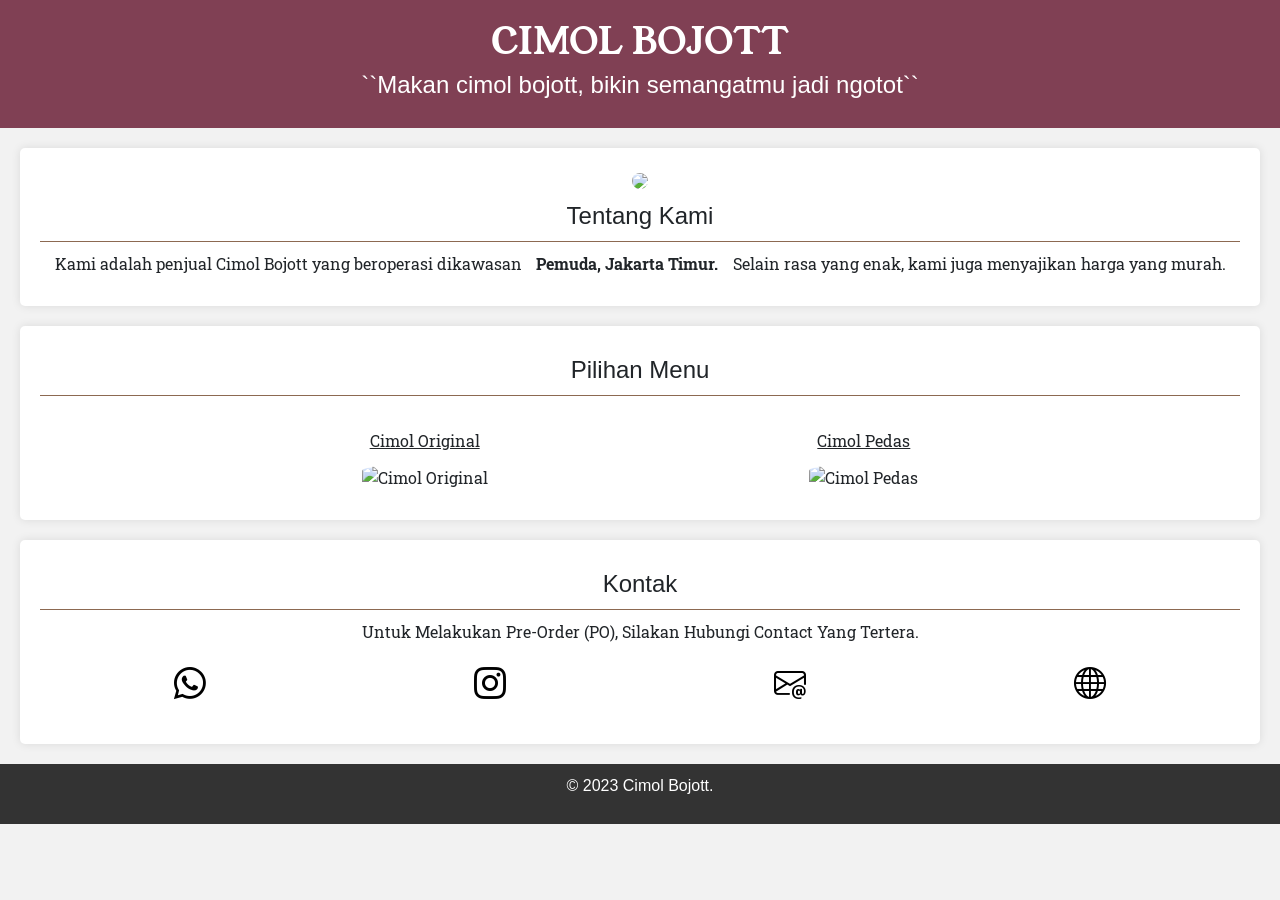
==== index.html @ 125b3b49 "Update index.html" ====
<!DOCTYPE html>
<html>
  <head>
    <meta charset="UTF-8" />
    <meta name="viewport" content="width=device-width, initial-scale=1.0" />
    <title>Cimbot - Cimol Bojott</title>
    <meta name="description" content="Makan cimol bojott, bikin semangatmu jadi ngotot" />
    <meta name="og:title" content="Cimbot - Cimol Bojott" />
    <meta name="og:description" content="Makan cimol bojott, bikin semangatmu jadi ngotot" />
    <link rel="icon" href="https://i.ibb.co/g4308rd/cimol.jpg" type="image/x-icon" />
    <link href="https://fonts.googleapis.com/css2?family=Mooli&family=Noto+Sans+JP:wght@200&family=Pixelify+Sans&family=Young+Serif&display=swap" rel="stylesheet" />
    <link href="https://fonts.googleapis.com/css2?family=Roboto+Slab&display=swap" rel="stylesheet" />
    <link rel="stylesheet" href="https://cdn.jsdelivr.net/npm/bootstrap-icons@1.11.0/font/bootstrap-icons.css" />
    <link href="https://cdn.jsdelivr.net/npm/bootstrap@5.3.2/dist/css/bootstrap.min.css" rel="stylesheet" integrity="sha384-T3c6CoIi6uLrA9TneNEoa7RxnatzjcDSCmG1MXxSR1GAsXEV/Dwwykc2MPK8M2HN" crossorigin="anonymous" />
    <style>
      * {
        margin: 0;
        padding: 0;
        box-sizing: border-box;
      }

      body {
        font-family: Arial, sans-serif;
        background-color: #f2f2f2;
        margin: 0;
        padding: 0;
        text-align: center;
      }

      header {
        background-color: #804054;
        color: white;
        padding: 20px;
      }

      header h1 {
        font-size: 36px;
      }

      section {
        background-color: white;
        margin: 20px;
        padding: 20px;
        border-radius: 5px;
        box-shadow: 0 0 10px rgba(0, 0, 0, 0.1);
      }

      section h2 {
        font-size: 24px;
        margin-bottom: 10px;
      }

      section p {
        font-size: 16px;
      }

      ul {
        list-style-type: none;
        display: flex;
        justify-content: center;
      }

      li {
        font-size: 18px;
        padding: 10px;
      }

      footer {
        background-color: #333;
        color: white;
        padding: 10px;
      }

      .awikwok {
        font-family: "Young Serif", serif;
      }

      .awok {
        font-family: "Roboto Slab", serif;
      }

      .awokwok {
        font-family: "Roboto Slab", serif;
        display: flex;
        justify-content: space-evenly;
        margin-bottom: 10px;
      }

      .awokwok > div > p {
        text-decoration: underline;
        font: bold;
        margin-bottom: 12px;
        margin-top: 23px;
      }

      .awokwok > div > p:hover {
        text-decoration: none;
      }

      .awik {
        display: flex;
        justify-content: space-around;
        text-align: center;
        margin-top: 1rem;
        margin-bottom: 1rem;
      }

      a > .icon {
        text-decoration: none;
        color: black;
      }

      .icon {
        font-size: 2rem;
      }

      .underline {
        text-decoration: none;
        border-bottom: 1px solid #8c6951;
        color: inherit;
        padding: 10px;
      }

      @media (max-width: 768px) {
        header h1 {
          font-size: 24px;
        }

        section {
          margin: 10px;
          padding: 10px;
        }

        section h2 {
          font-size: 20px;
        }

        section p {
          font-size: 14px;
        }

        li {
          font-size: 16px;
        }

        footer {
          font-size: 12px;
        }
      }
    </style>
  </head>
  <body>
    <header>
      <h1 class="awikwok">CIMOL BOJOTT</h1>
      <h4>``Makan cimol bojott, bikin semangatmu jadi ngotot``</h4>
    </header>

    <section>
      <img src="https://i.ibb.co/g4308rd/cimol.jpg" style="width: 200px; border-radius: 50%" />
      <h2 class="underline">Tentang Kami</h2>
      <span class="awokwok">Kami adalah penjual Cimol Bojott yang beroperasi dikawasan <b>Pemuda, Jakarta Timur.</b> Selain rasa yang enak, kami juga menyajikan harga yang murah.</span>
    </section>

    <section>
      <h2 class="underline">Pilihan Menu</h2>
      <div class="awokwok">
        <div>
          <p>Cimol Original</p>
          <img src="https://i.ibb.co/72dHFZ4/Whats-App-Image-2023-10-18-at-20-02-13.jpg" alt="Cimol Original" style="width: 150px; border-radius: 20%" />
        </div>
        <div>
          <p>Cimol Pedas</p>
          <img
            src="https://i.ibb.co/VBXB7NY/168429692-719951932010951-7840695605858141048-n.jpg"
            alt="Cimol Pedas"
            style="width: 150px; border-radius: 20%"
          />
        </div>
      </div>
    </section>

    <section>
      <h2 class="underline">Kontak</h2>
      <p class="awok">Untuk Melakukan Pre-Order (PO), Silakan Hubungi Contact Yang Tertera.</p>
      <div class="awik">
        <a href="https://wa.me/6285871428510"><i class="bi bi-whatsapp icon"></i></a>
        <a href="https://instagram.com/@"><i class="bi bi-instagram icon"></i></a>
        <a href="mailto:haikalsiregar0x1337@gmail.com"><i class="bi bi-envelope-at icon"></i></a>
        <a href="https://justikail.github.io"><i class="bi bi-globe icon"></i></a>
      </div>
    </section>

    <footer>
      <p>&copy; 2023 Cimol Bojott.</p>
    </footer>
    <script type="text/javascript">
      const header = document.querySelector("header");
      const sections = document.querySelectorAll("section");

      header.addEventListener("click", function () {
        header.style.backgroundColor = "#8c6951";
      });

      sections.forEach((section) => {
        section.addEventListener("mouseover", function () {
          section.style.backgroundColor = "#f5f5f5";
        });

        section.addEventListener("mouseout", function () {
          section.style.backgroundColor = "white";
        });
      });
    </script>
    <script src="https://cdn.jsdelivr.net/npm/bootstrap@5.3.2/dist/js/bootstrap.bundle.min.js" integrity="sha384-C6RzsynM9kWDrMNeT87bh95OGNyZPhcTNXj1NW7RuBCsyN/o0jlpcV8Qyq46cDfL" crossorigin="anonymous"></script>
  </body>
</html>
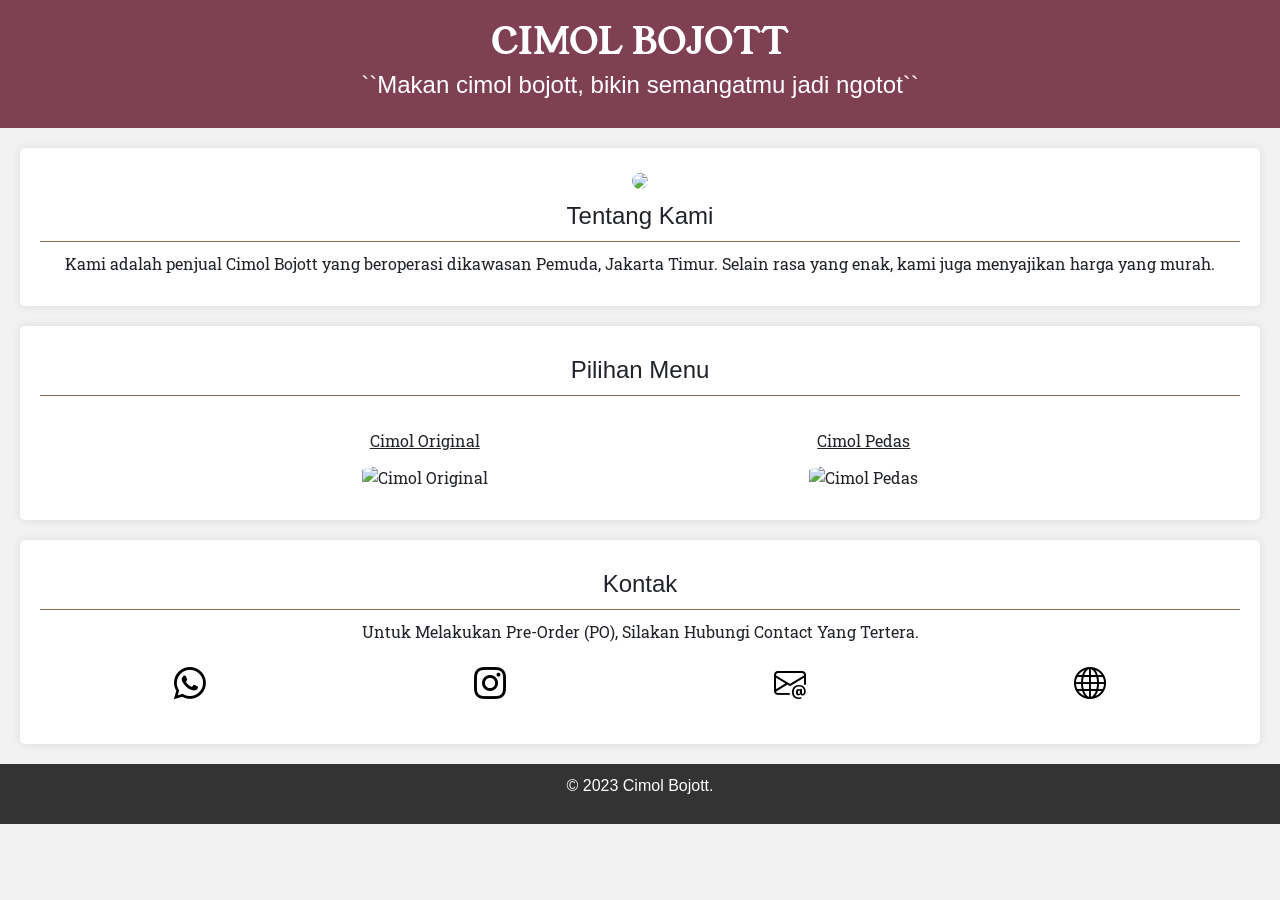
==== commit fa1a1348: "Update index.html" ====
--- a/index.html
+++ b/index.html
@@ -158,7 +158,7 @@
     <section>
       <img src="https://i.ibb.co/g4308rd/cimol.jpg" style="width: 200px; border-radius: 50%" />
       <h2 class="underline">Tentang Kami</h2>
-      <span class="awokwok">Kami adalah penjual Cimol Bojott yang beroperasi dikawasan <b>Pemuda, Jakarta Timur.</b> Selain rasa yang enak, kami juga menyajikan harga yang murah.</span>
+      <span class="awokwok">Kami adalah penjual Cimol Bojott yang beroperasi dikawasan Pemuda, Jakarta Timur. Selain rasa yang enak, kami juga menyajikan harga yang murah.</span>
     </section>
 
     <section>
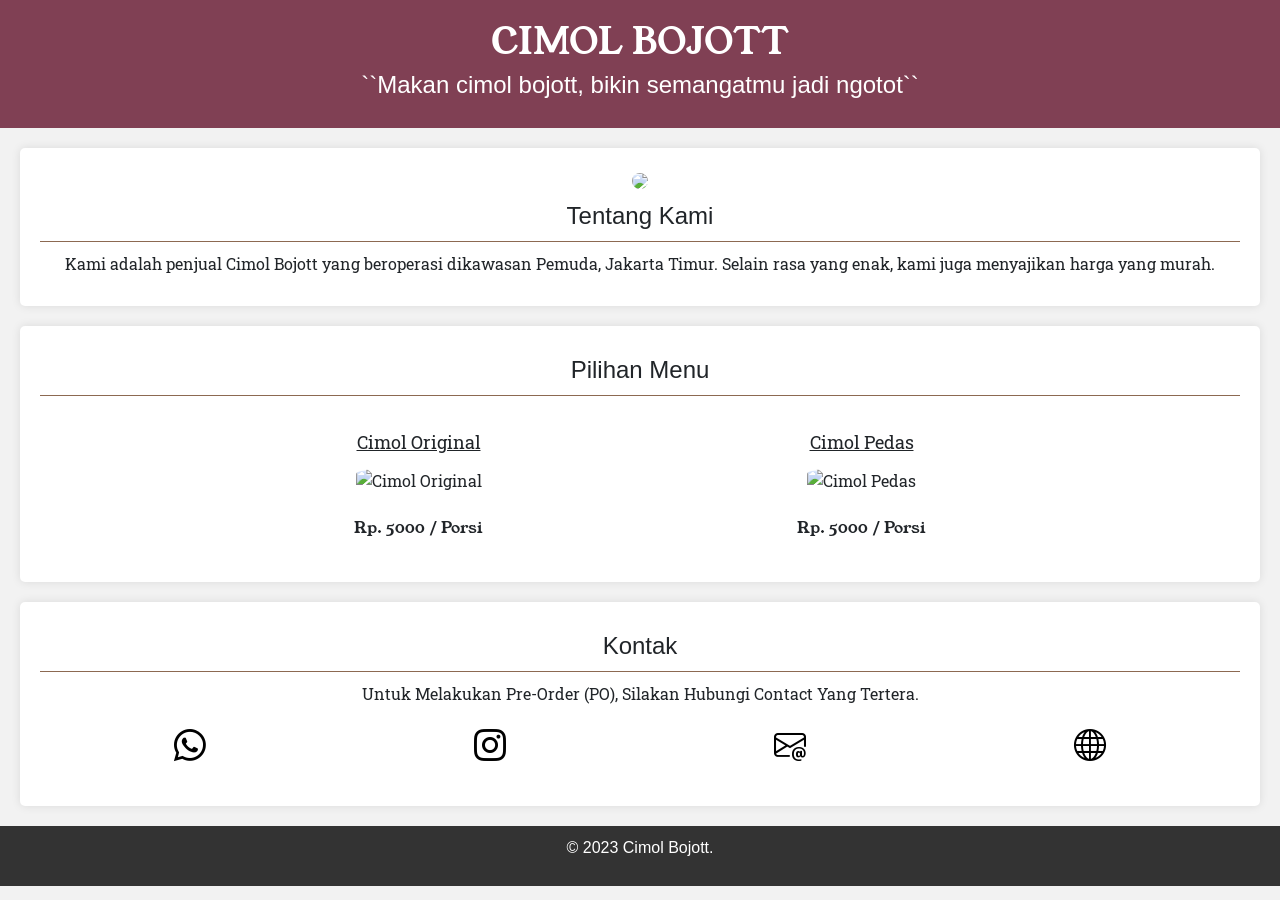
==== commit 77902ec7: "Update index.html" ====
--- a/index.html
+++ b/index.html
@@ -165,16 +165,14 @@
       <h2 class="underline">Pilihan Menu</h2>
       <div class="awokwok">
         <div>
-          <p>Cimol Original</p>
-          <img src="https://i.ibb.co/72dHFZ4/Whats-App-Image-2023-10-18-at-20-02-13.jpg" alt="Cimol Original" style="width: 150px; border-radius: 20%" />
+          <p style="font-size: large">Cimol Original</p>
+          <img src="https://i.ibb.co/72dHFZ4/Whats-App-Image-2023-10-18-at-20-02-13.jpg" alt="Cimol Original" style="width: 175px; border-radius: 20%" />
+          <p style="font-family: 'Young Serif', serif; text-decoration: none">Rp. 5000 / Porsi</p>
         </div>
         <div>
-          <p>Cimol Pedas</p>
-          <img
-            src="https://i.ibb.co/VBXB7NY/168429692-719951932010951-7840695605858141048-n.jpg"
-            alt="Cimol Pedas"
-            style="width: 150px; border-radius: 20%"
-          />
+          <p style="font-size: large">Cimol Pedas</p>
+          <img src="https://i.ibb.co/VBXB7NY/168429692-719951932010951-7840695605858141048-n.jpg" alt="Cimol Pedas" style="width: 175px; border-radius: 20%" />
+          <p style="font-family: 'Young Serif', serif; text-decoration: none">Rp. 5000 / Porsi</p>
         </div>
       </div>
     </section>
@@ -184,7 +182,7 @@
       <p class="awok">Untuk Melakukan Pre-Order (PO), Silakan Hubungi Contact Yang Tertera.</p>
       <div class="awik">
         <a href="https://wa.me/6285871428510"><i class="bi bi-whatsapp icon"></i></a>
-        <a href="https://instagram.com/@"><i class="bi bi-instagram icon"></i></a>
+        <a href="https://instagram.com/dnyysntoo_"><i class="bi bi-instagram icon"></i></a>
         <a href="mailto:haikalsiregar0x1337@gmail.com"><i class="bi bi-envelope-at icon"></i></a>
         <a href="https://justikail.github.io"><i class="bi bi-globe icon"></i></a>
       </div>
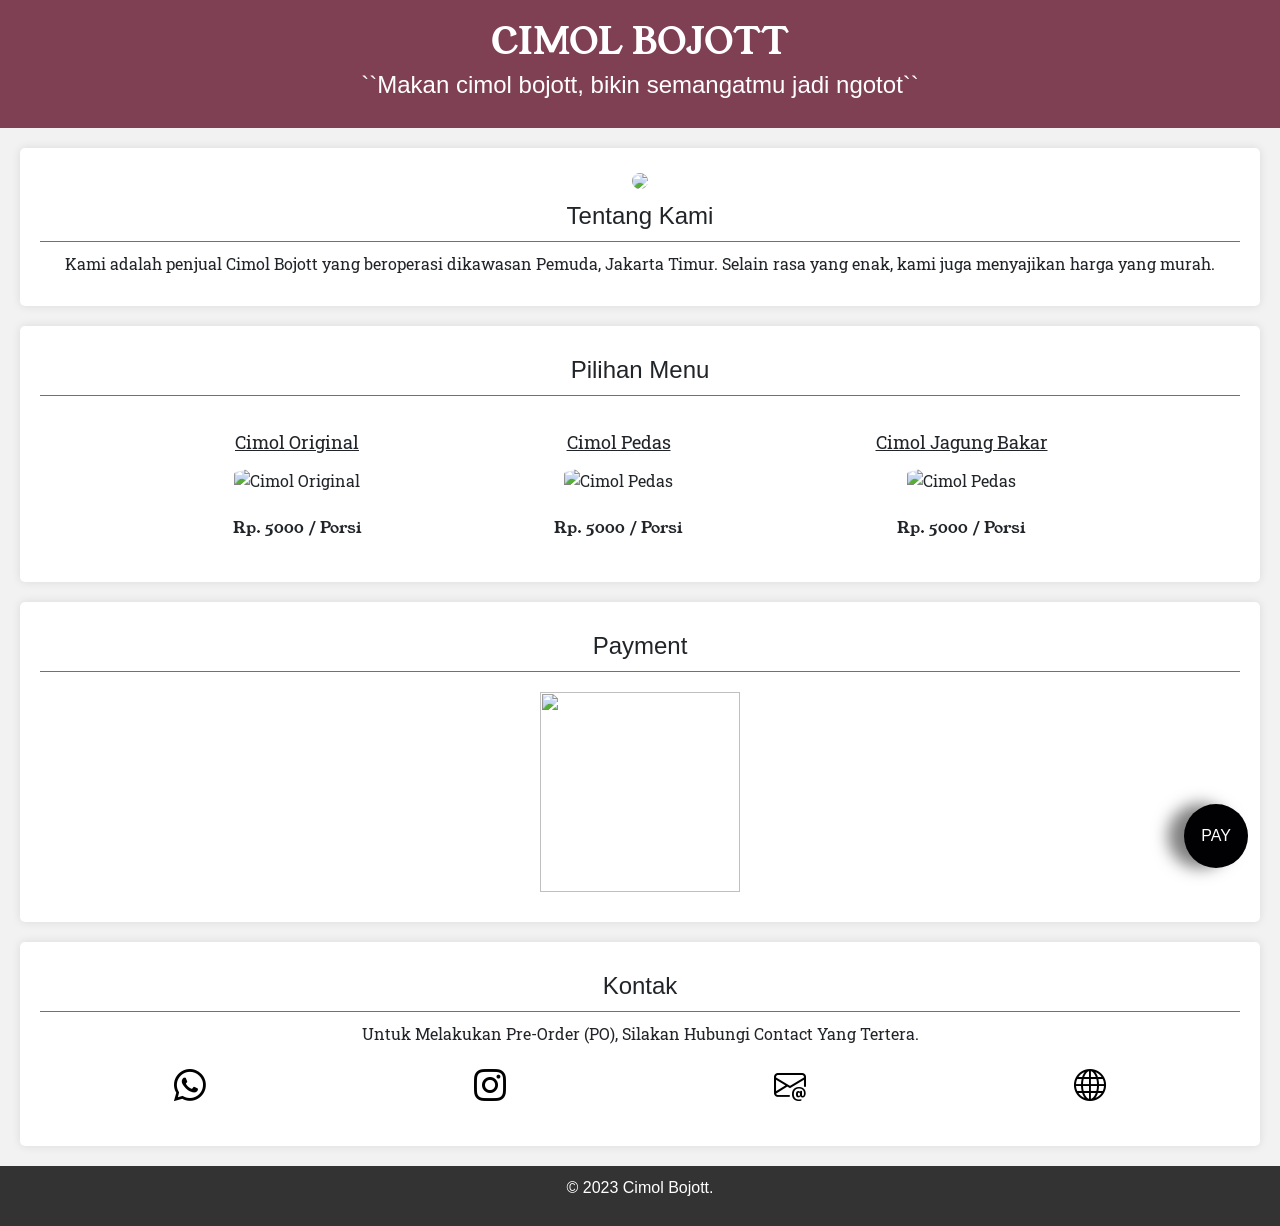
==== commit 8d413440: "Update index.html" ====
--- a/index.html
+++ b/index.html
@@ -121,6 +121,35 @@
         padding: 10px;
       }
 
+      .container {
+        position: fixed;
+        width: 4rem;
+        height: 4rem;
+        bottom: 2rem;
+        right: 2rem;
+        background: rgba(1, 1, 3, 1);
+        color: #fff;
+        border-radius: 50px;
+        z-index: 50;
+        display: flex;
+        justify-content: center;
+        align-items: center;
+        text-decoration: none;
+        box-shadow: -1rem 0 1rem #7e7e7e;
+        transition: 0.3s ease-in-out;
+      }
+
+      .null .container:hover {
+        background: rgba(1, 1, 3, 0.9);
+      }
+
+      .null .qris {
+        width: 200px;
+        height: 200px;
+        margin-top: 10px;
+        margin-bottom: 10px;
+      }
+
       @media (max-width: 768px) {
         header h1 {
           font-size: 24px;
@@ -145,6 +174,13 @@
 
         footer {
           font-size: 12px;
+        }
+
+        .container {
+          width: 3.5rem;
+          height: 3.5rem;
+          bottom: 1.5rem;
+          right: 1.5rem;
         }
       }
     </style>
@@ -156,14 +192,14 @@
     </header>
 
     <section>
-      <img src="https://i.ibb.co/g4308rd/cimol.jpg" style="width: 200px; border-radius: 50%" />
+      <img src="https://i.ibb.co/g4308rd/cimol.jpg" style="position: relative; width: 200px; border-radius: 50%" />
       <h2 class="underline">Tentang Kami</h2>
       <span class="awokwok">Kami adalah penjual Cimol Bojott yang beroperasi dikawasan Pemuda, Jakarta Timur. Selain rasa yang enak, kami juga menyajikan harga yang murah.</span>
     </section>
 
     <section>
       <h2 class="underline">Pilihan Menu</h2>
-      <div class="awokwok">
+      <div class="awokwok" style="display: flex; flex-wrap: wrap">
         <div>
           <p style="font-size: large">Cimol Original</p>
           <img src="https://i.ibb.co/72dHFZ4/Whats-App-Image-2023-10-18-at-20-02-13.jpg" alt="Cimol Original" style="width: 175px; border-radius: 20%" />
@@ -174,7 +210,18 @@
           <img src="https://i.ibb.co/VBXB7NY/168429692-719951932010951-7840695605858141048-n.jpg" alt="Cimol Pedas" style="width: 175px; border-radius: 20%" />
           <p style="font-family: 'Young Serif', serif; text-decoration: none">Rp. 5000 / Porsi</p>
         </div>
+        <div>
+          <p style="font-size: large">Cimol Jagung Bakar</p>
+          <img src="https://i.ibb.co/mGC9NX6/Whats-App-Image-2023-11-20-at-17-31-33.jpg" alt="Cimol Pedas" style="width: 175px; border-radius: 20%" />
+          <p style="font-family: 'Young Serif', serif; text-decoration: none">Rp. 5000 / Porsi</p>
+        </div>
       </div>
+    </section>
+
+    <a href="#payment" class="container">PAY</a>
+    <section class="null" id="payment">
+      <h2 class="underline">Payment</h2>
+      <img src="https://i.ibb.co/1TjMDW1/Whats-App-Image-2023-11-16-at-13-54-47.jpg" class="qris" />
     </section>
 
     <section>
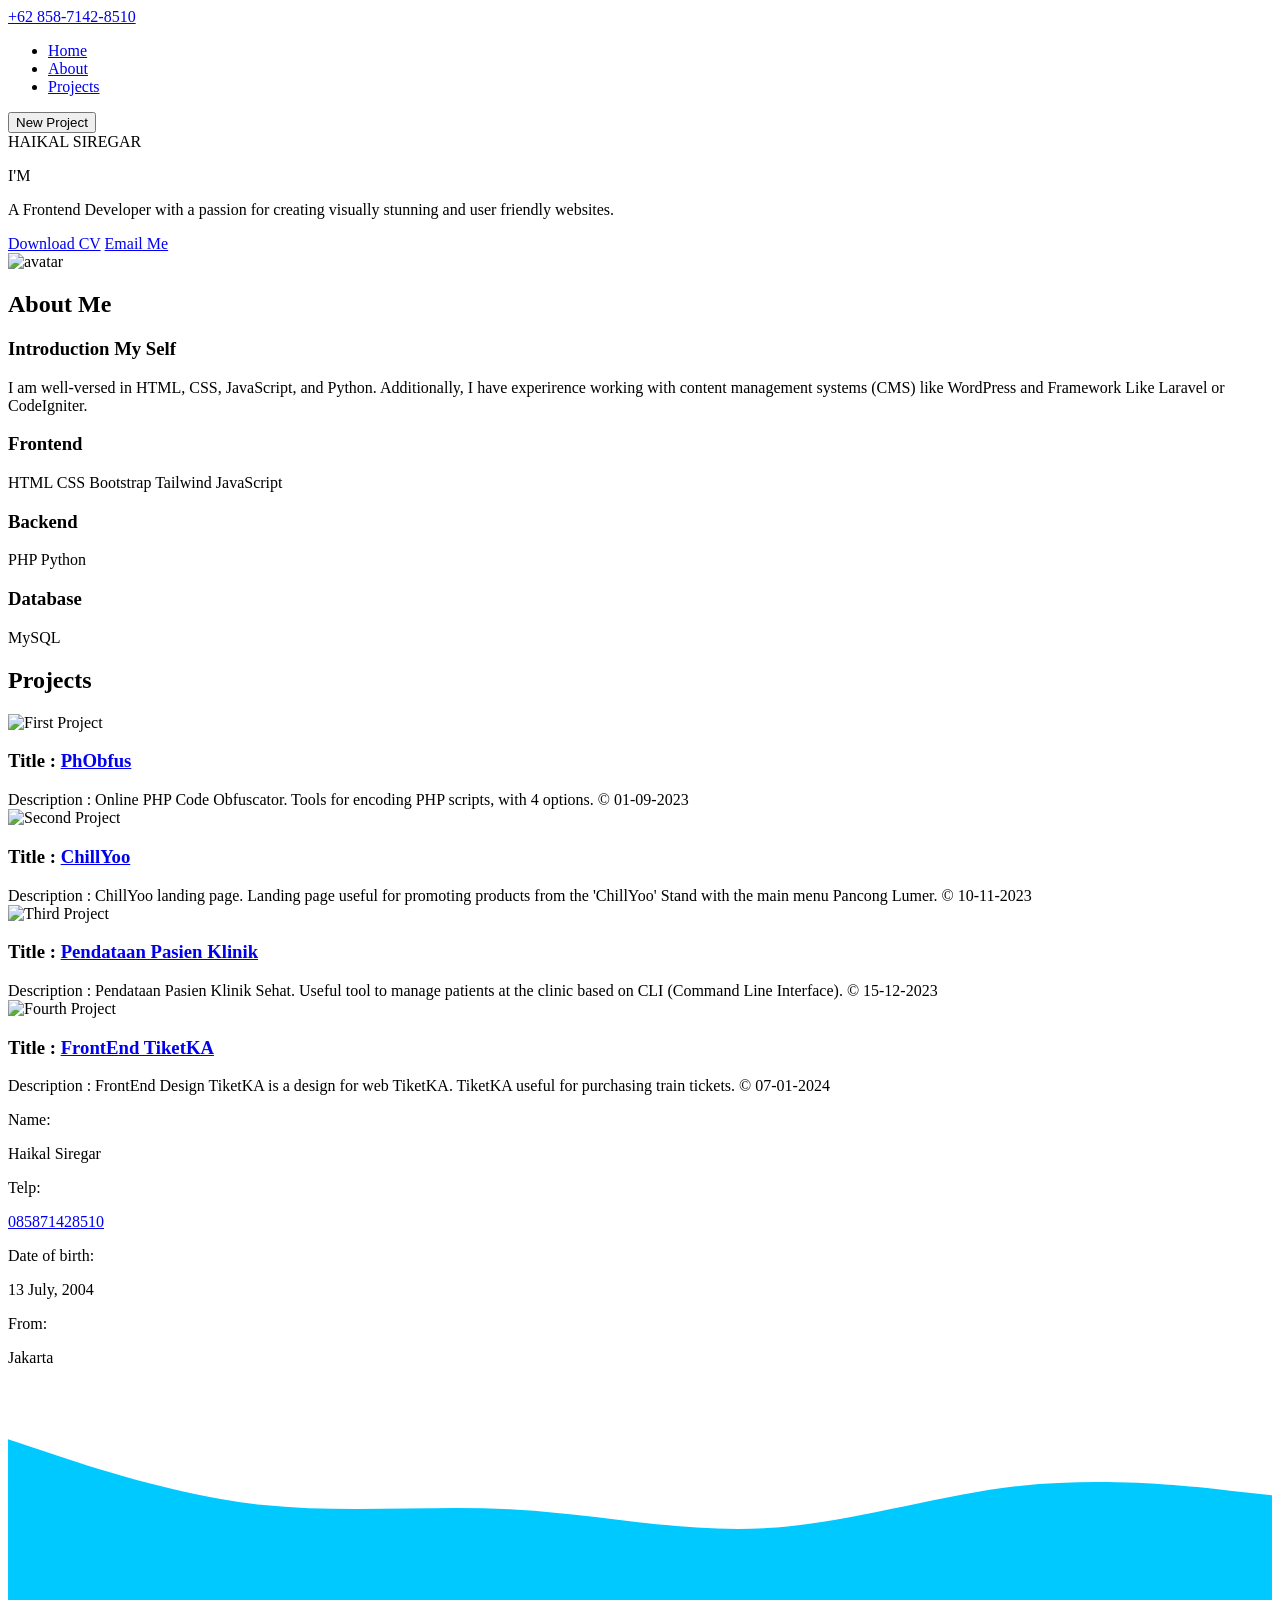
==== commit ef0b73e7: "Update index.html" ====
--- a/index.html
+++ b/index.html
@@ -1,261 +1,223 @@
 <!DOCTYPE html>
-<html>
+<html lang="en">
   <head>
     <meta charset="UTF-8" />
     <meta name="viewport" content="width=device-width, initial-scale=1.0" />
-    <title>Cimbot - Cimol Bojott</title>
-    <meta name="description" content="Makan cimol bojott, bikin semangatmu jadi ngotot" />
-    <meta name="og:title" content="Cimbot - Cimol Bojott" />
-    <meta name="og:description" content="Makan cimol bojott, bikin semangatmu jadi ngotot" />
-    <link rel="icon" href="https://i.ibb.co/g4308rd/cimol.jpg" type="image/x-icon" />
-    <link href="https://fonts.googleapis.com/css2?family=Mooli&family=Noto+Sans+JP:wght@200&family=Pixelify+Sans&family=Young+Serif&display=swap" rel="stylesheet" />
-    <link href="https://fonts.googleapis.com/css2?family=Roboto+Slab&display=swap" rel="stylesheet" />
-    <link rel="stylesheet" href="https://cdn.jsdelivr.net/npm/bootstrap-icons@1.11.0/font/bootstrap-icons.css" />
-    <link href="https://cdn.jsdelivr.net/npm/bootstrap@5.3.2/dist/css/bootstrap.min.css" rel="stylesheet" integrity="sha384-T3c6CoIi6uLrA9TneNEoa7RxnatzjcDSCmG1MXxSR1GAsXEV/Dwwykc2MPK8M2HN" crossorigin="anonymous" />
-    <style>
-      * {
-        margin: 0;
-        padding: 0;
-        box-sizing: border-box;
-      }
-
-      body {
-        font-family: Arial, sans-serif;
-        background-color: #f2f2f2;
-        margin: 0;
-        padding: 0;
-        text-align: center;
-      }
-
-      header {
-        background-color: #804054;
-        color: white;
-        padding: 20px;
-      }
-
-      header h1 {
-        font-size: 36px;
-      }
-
-      section {
-        background-color: white;
-        margin: 20px;
-        padding: 20px;
-        border-radius: 5px;
-        box-shadow: 0 0 10px rgba(0, 0, 0, 0.1);
-      }
-
-      section h2 {
-        font-size: 24px;
-        margin-bottom: 10px;
-      }
-
-      section p {
-        font-size: 16px;
-      }
-
-      ul {
-        list-style-type: none;
-        display: flex;
-        justify-content: center;
-      }
-
-      li {
-        font-size: 18px;
-        padding: 10px;
-      }
-
-      footer {
-        background-color: #333;
-        color: white;
-        padding: 10px;
-      }
-
-      .awikwok {
-        font-family: "Young Serif", serif;
-      }
-
-      .awok {
-        font-family: "Roboto Slab", serif;
-      }
-
-      .awokwok {
-        font-family: "Roboto Slab", serif;
-        display: flex;
-        justify-content: space-evenly;
-        margin-bottom: 10px;
-      }
-
-      .awokwok > div > p {
-        text-decoration: underline;
-        font: bold;
-        margin-bottom: 12px;
-        margin-top: 23px;
-      }
-
-      .awokwok > div > p:hover {
-        text-decoration: none;
-      }
-
-      .awik {
-        display: flex;
-        justify-content: space-around;
-        text-align: center;
-        margin-top: 1rem;
-        margin-bottom: 1rem;
-      }
-
-      a > .icon {
-        text-decoration: none;
-        color: black;
-      }
-
-      .icon {
-        font-size: 2rem;
-      }
-
-      .underline {
-        text-decoration: none;
-        border-bottom: 1px solid #8c6951;
-        color: inherit;
-        padding: 10px;
-      }
-
-      .container {
-        position: fixed;
-        width: 4rem;
-        height: 4rem;
-        bottom: 2rem;
-        right: 2rem;
-        background: rgba(1, 1, 3, 1);
-        color: #fff;
-        border-radius: 50px;
-        z-index: 50;
-        display: flex;
-        justify-content: center;
-        align-items: center;
-        text-decoration: none;
-        box-shadow: -1rem 0 1rem #7e7e7e;
-        transition: 0.3s ease-in-out;
-      }
-
-      .null .container:hover {
-        background: rgba(1, 1, 3, 0.9);
-      }
-
-      .null .qris {
-        width: 200px;
-        height: 200px;
-        margin-top: 10px;
-        margin-bottom: 10px;
-      }
-
-      @media (max-width: 768px) {
-        header h1 {
-          font-size: 24px;
-        }
-
-        section {
-          margin: 10px;
-          padding: 10px;
-        }
-
-        section h2 {
-          font-size: 20px;
-        }
-
-        section p {
-          font-size: 14px;
-        }
-
-        li {
-          font-size: 16px;
-        }
-
-        footer {
-          font-size: 12px;
-        }
-
-        .container {
-          width: 3.5rem;
-          height: 3.5rem;
-          bottom: 1.5rem;
-          right: 1.5rem;
-        }
-      }
-    </style>
+
+    <!-- --------- UNICONS ---------- -->
+    <link rel="stylesheet" href="https://unicons.iconscout.com/release/v4.0.8/css/line.css" />
+
+    <!-- --------- CSS ---------- -->
+    <link rel="stylesheet" href="src/style.css" />
+
+    <!-- --------- FAVICON ---------- -->
+    <link rel="shortcut icon" href="assets/images/favicon.png" type="image/x-icon" />
+
+    <title>Justikail | Personal Portfolio</title>
+    <meta name="og:description" content="Justikail Personal Portfolio"/>
   </head>
   <body>
-    <header>
-      <h1 class="awikwok">CIMOL BOJOTT</h1>
-      <h4>``Makan cimol bojott, bikin semangatmu jadi ngotot``</h4>
-    </header>
-
-    <section>
-      <img src="https://i.ibb.co/g4308rd/cimol.jpg" style="position: relative; width: 200px; border-radius: 50%" />
-      <h2 class="underline">Tentang Kami</h2>
-      <span class="awokwok">Kami adalah penjual Cimol Bojott yang beroperasi dikawasan Pemuda, Jakarta Timur. Selain rasa yang enak, kami juga menyajikan harga yang murah.</span>
-    </section>
-
-    <section>
-      <h2 class="underline">Pilihan Menu</h2>
-      <div class="awokwok" style="display: flex; flex-wrap: wrap">
-        <div>
-          <p style="font-size: large">Cimol Original</p>
-          <img src="https://i.ibb.co/72dHFZ4/Whats-App-Image-2023-10-18-at-20-02-13.jpg" alt="Cimol Original" style="width: 175px; border-radius: 20%" />
-          <p style="font-family: 'Young Serif', serif; text-decoration: none">Rp. 5000 / Porsi</p>
-        </div>
-        <div>
-          <p style="font-size: large">Cimol Pedas</p>
-          <img src="https://i.ibb.co/VBXB7NY/168429692-719951932010951-7840695605858141048-n.jpg" alt="Cimol Pedas" style="width: 175px; border-radius: 20%" />
-          <p style="font-family: 'Young Serif', serif; text-decoration: none">Rp. 5000 / Porsi</p>
-        </div>
-        <div>
-          <p style="font-size: large">Cimol Jagung Bakar</p>
-          <img src="https://i.ibb.co/mGC9NX6/Whats-App-Image-2023-11-20-at-17-31-33.jpg" alt="Cimol Pedas" style="width: 175px; border-radius: 20%" />
-          <p style="font-family: 'Young Serif', serif; text-decoration: none">Rp. 5000 / Porsi</p>
-        </div>
+    <div class="container">
+      <!-- --------------- HEADER --------------- -->
+      <nav id="header">
+        <div class="nav-menu-btn">
+          <i class="uil uil-bars" onclick="myMenuFunction()"></i>
+          <a href="https://wa.me/6285871428510">+62 858-7142-8510</a>
+        </div>
+        <div class="nav-menu" id="myNavMenu">
+          <ul class="nav_menu_list">
+            <li class="nav_list">
+              <a href="#home" class="nav-link active-link">Home</a>
+              <div class="circle"></div>
+            </li>
+            <li class="nav_list">
+              <a href="#about" class="nav-link">About</a>
+              <div class="circle"></div>
+            </li>
+            <li class="nav_list">
+              <a href="#projects" class="nav-link">Projects</a>
+              <div class="circle"></div>
+            </li>
+          </ul>
+        </div>
+        <div class="nav-button">
+          <button class="btn-new" onclick="location.href='#projects'">New Project<i class="uil uil-star"></i></button>
+        </div>
+      </nav>
+
+      <!-- -------------- MAIN ---------------- -->
+      <main class="wrapper">
+        <!-- -------------- FEATURED BOX ---------------- -->
+        <section class="featured-box" id="home">
+          <div class="featured-text">
+            <div class="featured-text-card">
+              <span>HAIKAL SIREGAR</span>
+            </div>
+            <div class="featured-name">
+              <p>I'M <span class="typedText"></span></p>
+            </div>
+            <div class="featured-text-info">
+              <p>A Frontend Developer with a passion for creating visually stunning and user friendly websites.</p>
+            </div>
+            <div class="featured-text-btn">
+              <a href="https://drive.google.com/file/d/1f5PKnqLNpKU0oFj0ny1Wgh2rE7tQd1DE/view?usp=sharing" target="_blank" class="btn-dumb"><i class="uil uil-file-alt"></i> Download CV</a>
+              <a href="mailto:haikalsiregar0x1337@gmail.com" class="btn-dumb blue-btn"><i class="uil uil-at"></i> Email Me</a>
+            </div>
+            <div class="social_icons">
+              <div class="icon">
+                <a href="https://instagram.com/sir.ikail"><i class="uil uil-instagram"></i></a>
+              </div>
+              <div class="icon">
+                <a href="https://www.linkedin.com/in/sirhaikal/"><i class="uil uil-linkedin-alt"></i></a>
+              </div>
+              <div class="icon">
+                <a href="https://dribbble.com/"><i class="uil uil-dribbble"></i></a>
+              </div>
+              <div class="icon">
+                <a href="https://github.com/justikail"><i class="uil uil-github-alt"></i></a>
+              </div>
+            </div>
+          </div>
+          <div class="featured-image">
+            <div class="image">
+              <img src="src/img/profile.png" alt="avatar" />
+            </div>
+          </div>
+        </section>
+        <!-- -------------- ABOUT BOX ---------------- -->
+        <section class="section" id="about">
+          <div class="top-header">
+            <h1>About Me</h1>
+          </div>
+          <div class="row">
+            <div class="col">
+              <div class="about-info">
+                <h3>Introduction My Self</h3>
+                <p>I am well-versed in HTML, CSS, JavaScript, and Python. Additionally, I have experirence working with content management systems (CMS) like WordPress and Framework Like Laravel or CodeIgniter.</p>
+              </div>
+            </div>
+            <div class="col">
+              <div class="skills-box">
+                <div class="skills-header">
+                  <h3>Frontend</h3>
+                </div>
+                <div class="skills-list">
+                  <span>HTML</span>
+                  <span>CSS</span>
+                  <span>Bootstrap</span>
+                  <span>Tailwind</span>
+                  <span>JavaScript</span>
+                </div>
+              </div>
+              <div class="skills-box">
+                <div class="skills-header">
+                  <h3>Backend</h3>
+                </div>
+                <div class="skills-list">
+                  <span>PHP</span>
+                  <span>Python</span>
+                </div>
+              </div>
+              <div class="skills-box">
+                <div class="skills-header">
+                  <h3>Database</h3>
+                </div>
+                <div class="skills-list">
+                  <span>MySQL</span>
+                </div>
+              </div>
+            </div>
+          </div>
+        </section>
+
+        <!-- -------------- PROJECT BOX ---------------- -->
+        <section class="section" id="projects">
+          <div class="top-header">
+            <h1>Projects</h1>
+          </div>
+          <div class="project-container">
+            <div class="project-box">
+              <div class="project-image">
+                <img src="https://raw.githubusercontent.com/justikail/PhObfus/main/Preview%20-%201.png" alt="First Project" />
+              </div>
+              <div class="project-detail">
+                <h3>Title : <a href="https://justikail.000webhostapp.com/" target="_blank">PhObfus</a></h3>
+                <label>Description : Online PHP Code Obfuscator. Tools for encoding PHP scripts, with 4 options.</label>
+                <span>&copy 01-09-2023</span>
+              </div>
+            </div>
+            <div class="project-box">
+              <div class="project-image">
+                <img src="https://raw.githubusercontent.com/justikail/Chillyoo/main/img/preview.png" alt="Second Project" />
+              </div>
+              <div class="project-detail">
+                <h3>Title : <a href="https://justikail.github.io/Chillyoo/" target="_blank">ChillYoo</a></h3>
+                <label>Description : ChillYoo landing page. Landing page useful for promoting products from the 'ChillYoo' Stand with the main menu Pancong Lumer.</label>
+                <span>&copy 10-11-2023</span>
+              </div>
+            </div>
+            <div class="project-box">
+              <div class="project-image">
+                <img src="https://raw.githubusercontent.com/justikail/Pendataan-Pasien-Klinik-Sehat/main/demo/Demo%201.png" alt="Third Project" />
+              </div>
+              <div class="project-detail">
+                <h3>Title : <a href="https://github.com/justikail/Pendataan-Pasien-Klinik-Sehat" target="_blank">Pendataan Pasien Klinik</a></h3>
+                <label>Description : Pendataan Pasien Klinik Sehat. Useful tool to manage patients at the clinic based on CLI (Command Line Interface).</label>
+                <span>&copy 15-12-2023</span>
+              </div>
+            </div>
+            <div class="project-box">
+              <div class="project-image">
+                <img src="https://raw.githubusercontent.com/justikail/TiketKA_UIDesign/main/image/Desktop.png" alt="Fourth Project" />
+              </div>
+              <div class="project-detail">
+                <h3>Title : <a href="https://justikail.github.io/TiketKA_UIDesign/" target="_blank">FrontEnd TiketKA</a></h3>
+                <label>Description : FrontEnd Design TiketKA is a design for web TiketKA. TiketKA useful for purchasing train tickets.</label>
+                <span>&copy 07-01-2024</span>
+              </div>
+            </div>
+          </div>
+        </section>
+      </main>
+
+      <!-- --------------- FOOTER --------------- -->
+      <footer>
+        <div class="footer">
+          <p>Name:</p>
+          <p>Haikal Siregar</p>
+        </div>
+        <div class="footer">
+          <p>Telp:</p>
+          <p><a href="tel:+6285871428510">085871428510</a></p>
+        </div>
+        <div class="footer">
+          <p>Date of birth:</p>
+          <p>13 July, 2004</p>
+        </div>
+        <div class="footer">
+          <p>From:</p>
+          <p>Jakarta</p>
+        </div>
+      </footer>
+
+      <div class="waves">
+        <svg xmlns="http://www.w3.org/2000/svg" viewBox="0 0 1440 320">
+          <path
+            fill="#00c9ff"
+            fill-opacity="1"
+            d="M0,64L48,80C96,96,192,128,288,138.7C384,149,480,139,576,144C672,149,768,171,864,165.3C960,160,1056,128,1152,117.3C1248,107,1344,117,1392,122.7L1440,128L1440,320L1392,320C1344,320,1248,320,1152,320C1056,320,960,320,864,320C768,320,672,320,576,320C480,320,384,320,288,320C192,320,96,320,48,320L0,320Z"
+          ></path>
+        </svg>
       </div>
-    </section>
-
-    <a href="#payment" class="container">PAY</a>
-    <section class="null" id="payment">
-      <h2 class="underline">Payment</h2>
-      <img src="https://i.ibb.co/1TjMDW1/Whats-App-Image-2023-11-16-at-13-54-47.jpg" class="qris" />
-    </section>
-
-    <section>
-      <h2 class="underline">Kontak</h2>
-      <p class="awok">Untuk Melakukan Pre-Order (PO), Silakan Hubungi Contact Yang Tertera.</p>
-      <div class="awik">
-        <a href="https://wa.me/6285871428510"><i class="bi bi-whatsapp icon"></i></a>
-        <a href="https://instagram.com/dnyysntoo_"><i class="bi bi-instagram icon"></i></a>
-        <a href="mailto:haikalsiregar0x1337@gmail.com"><i class="bi bi-envelope-at icon"></i></a>
-        <a href="https://justikail.github.io"><i class="bi bi-globe icon"></i></a>
-      </div>
-    </section>
-
-    <footer>
-      <p>&copy; 2023 Cimol Bojott.</p>
-    </footer>
-    <script type="text/javascript">
-      const header = document.querySelector("header");
-      const sections = document.querySelectorAll("section");
-
-      header.addEventListener("click", function () {
-        header.style.backgroundColor = "#8c6951";
-      });
-
-      sections.forEach((section) => {
-        section.addEventListener("mouseover", function () {
-          section.style.backgroundColor = "#f5f5f5";
-        });
-
-        section.addEventListener("mouseout", function () {
-          section.style.backgroundColor = "white";
-        });
-      });
-    </script>
-    <script src="https://cdn.jsdelivr.net/npm/bootstrap@5.3.2/dist/js/bootstrap.bundle.min.js" integrity="sha384-C6RzsynM9kWDrMNeT87bh95OGNyZPhcTNXj1NW7RuBCsyN/o0jlpcV8Qyq46cDfL" crossorigin="anonymous"></script>
+    </div>
+
+    <!-- ----- TYPING JS Link ----- -->
+    <script src="https://unpkg.com/typed.js@2.0.16/dist/typed.umd.js"></script>
+
+    <!-- ----- SCROLL REVEAL JS Link----- -->
+    <script src="https://unpkg.com/scrollreveal"></script>
+
+    <!-- ----- MAIN JS ----- -->
+    <script src="src/main.js"></script>
   </body>
 </html>
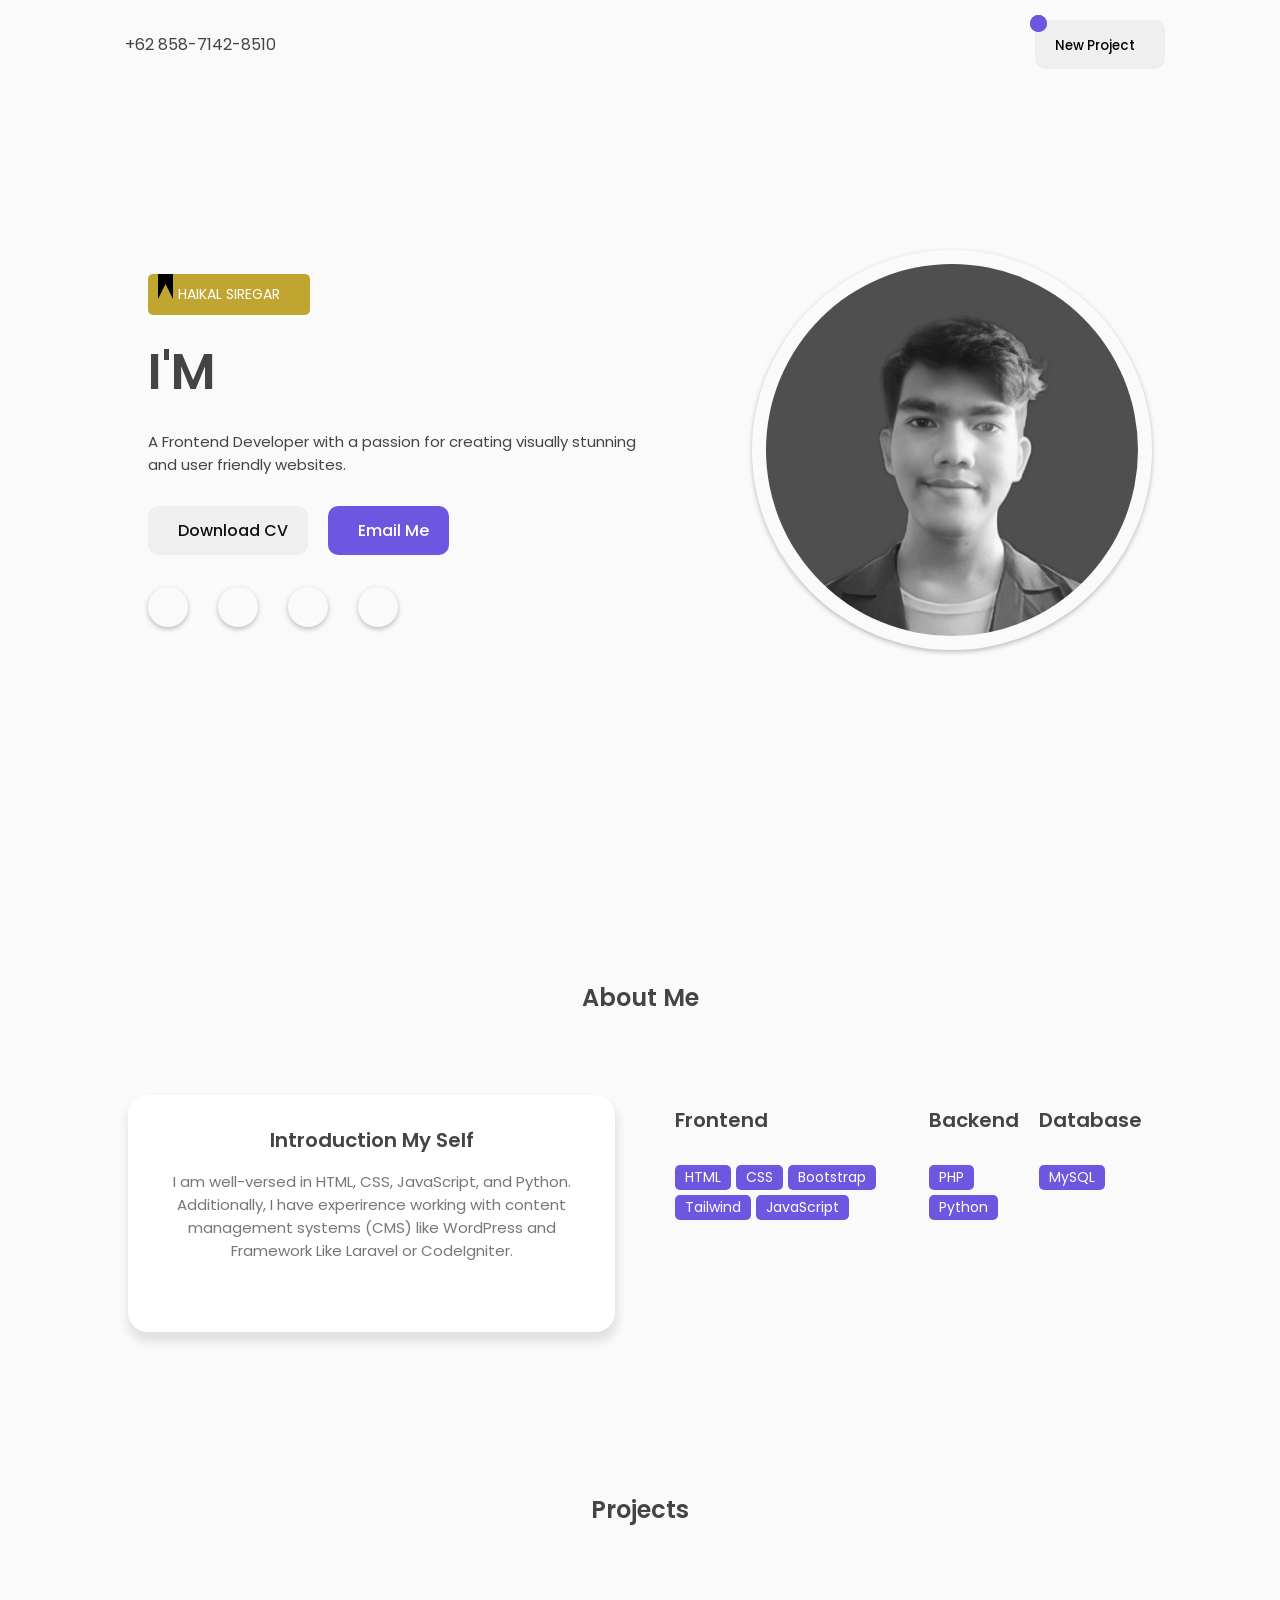
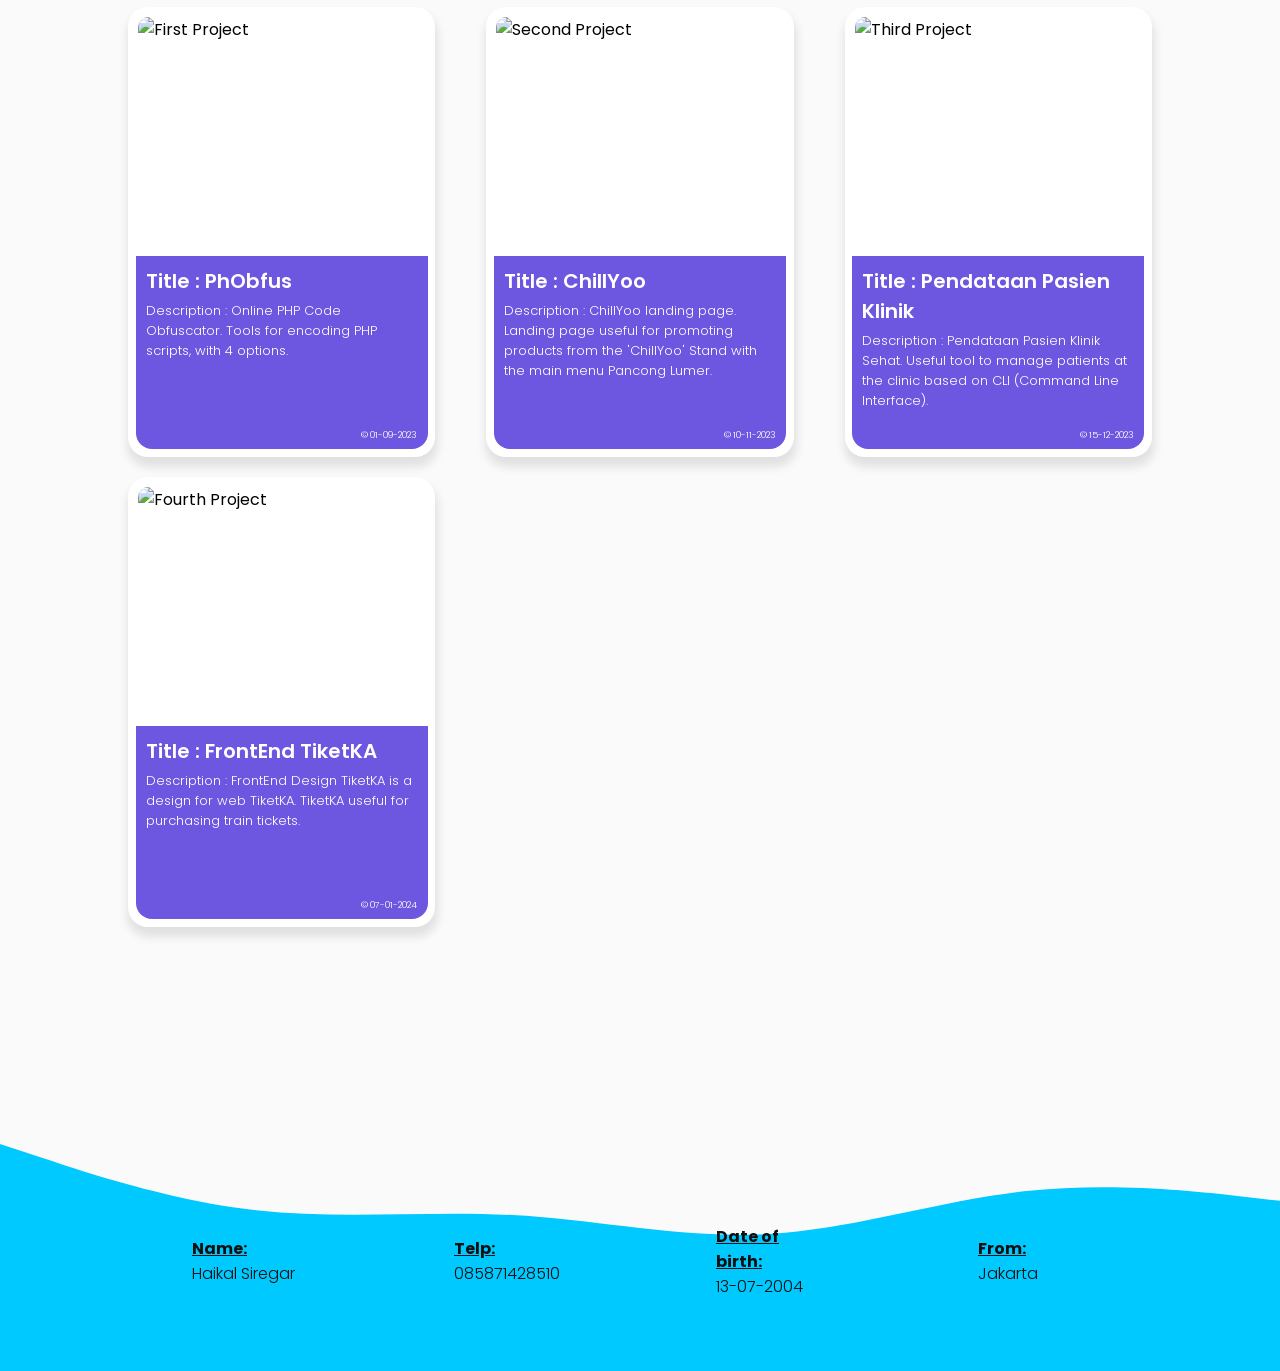
==== commit d2bd04b4: "Update index.html" ====
--- a/index.html
+++ b/index.html
@@ -192,7 +192,7 @@
         </div>
         <div class="footer">
           <p>Date of birth:</p>
-          <p>13 July, 2004</p>
+          <p>13-07-2004</p>
         </div>
         <div class="footer">
           <p>From:</p>
--- a/src/style.css
+++ b/src/style.css
@@ -0,0 +1,701 @@
+/* ----- POPPINS FONT Link ----- */
+@import url("https://fonts.googleapis.com/css2?family=Poppins:wght@400;500;600;700;800;900&display=swap");
+
+/* ----- VARIABLES ----- */
+:root {
+  --body-color: rgb(250, 250, 250);
+  --color-white: rgb(255, 255, 255);
+
+  --text-color-second: rgb(68, 68, 68);
+  --text-color-third: rgb(30, 159, 171);
+
+  --first-color: rgb(110, 87, 224);
+  --first-color-hover: rgb(40, 91, 212);
+
+  --second-color: rgb(0, 201, 255);
+  --third-color: rgb(192, 166, 49);
+  --first-shadow-color: rgba(0, 0, 0, 0.1);
+}
+
+/* ----- BASE ----- */
+* {
+  margin: 0;
+  padding: 0;
+  box-sizing: border-box;
+  font-family: "Poppins", sans-serif;
+}
+
+/* ----- SMOOTH SCROLL ----- */
+html {
+  scroll-behavior: smooth;
+}
+
+/* ----- CHANGE THE SCROLL BAR DESIGN ----- */
+::-webkit-scrollbar {
+  width: 10px;
+  border-radius: 25px;
+}
+::-webkit-scrollbar-track {
+  background: #f1f1f1;
+}
+::-webkit-scrollbar-thumb {
+  background: #ccc;
+  border-radius: 30px;
+}
+::-webkit-scrollbar-thumb:hover {
+  background: #bbb;
+}
+
+/* ---##-- REUSABLE CSS --##--- */
+
+/* ----- GLOBAL BUTTON DESIGN ----- */
+.btn {
+  font-weight: 500;
+  padding: 12px 20px;
+  background: #efefef;
+  border: none;
+  border-radius: 10px;
+  cursor: pointer;
+  transition: 0.4s;
+}
+.btn > i {
+  margin-left: 10px;
+}
+.btn:hover {
+  background: var(--second-color);
+  color: var(--color-white);
+}
+
+/* ----- GLOBAL ICONS DESIGN ----- */
+i {
+  font-size: 16px;
+}
+
+/* ------- BASE -------- */
+body {
+  background: var(--body-color);
+}
+.container {
+  width: 100%;
+  position: relative;
+  overflow: hidden;
+}
+
+/* ----- NAVIGATION BAR ----- */
+nav {
+  position: fixed;
+  display: flex;
+  justify-content: space-between;
+  width: 100%;
+  height: 90px;
+  line-height: 90px;
+  background: var(--body-color);
+  padding-inline: 9vw;
+  transition: 0.3s;
+  z-index: 100;
+}
+.nav-menu.responsive {
+  left: 0;
+}
+.nav-menu {
+  position: fixed;
+  top: 80px;
+  left: -100%;
+  flex-direction: column;
+  justify-content: center;
+  align-items: center;
+  background: rgba(255, 255, 255, 0.7);
+  backdrop-filter: blur(20px);
+  width: 100%;
+  min-height: 450px;
+  height: 90vh;
+  transition: 0.3s;
+}
+.nav_menu_list {
+  display: flex;
+  padding: 2rem 0;
+  justify-content: center;
+  align-items: center;
+  flex-direction: column;
+}
+.nav-menu .nav_list {
+  list-style: none;
+  position: relative;
+}
+.nav-link {
+  text-decoration: none;
+  color: var(--text-color-second);
+  font-weight: 500;
+  padding-inline: 15px;
+  margin-inline: 20px;
+}
+.nav-menu-btn {
+  display: flex;
+  justify-content: center;
+  align-items: center;
+}
+.nav-menu-btn i {
+  font-size: 28px;
+  cursor: pointer;
+}
+.nav-menu-btn a {
+  color: var(--text-color-second);
+  text-decoration: none;
+  margin-left: 10px;
+}
+.nav-menu-btn a:hover {
+  text-decoration: underline;
+}
+.active-link {
+  position: relative;
+  color: var(--first-color);
+  transition: 0.3;
+}
+.active-link::after {
+  content: "";
+  position: absolute;
+  left: 50%;
+  bottom: -15px;
+  transform: translate(-50%, -50%);
+  width: 5px;
+  height: 5px;
+  background: var(--first-color);
+  border-radius: 50%;
+}
+.btn-new {
+  font-weight: 500;
+  padding: 12px 20px;
+  background: #efefef;
+  border: none;
+  border-radius: 10px;
+  cursor: pointer;
+  transition: 0.4s;
+  position: relative;
+}
+.btn-new > i {
+  margin-left: 10px;
+}
+.btn-new::before {
+  content: "";
+  position: absolute;
+  top: -5px;
+  left: -5px;
+  width: 17px;
+  height: 17px;
+  background: var(--first-color);
+  border-radius: 50%;
+  animation: ping 1s cubic-bezier(0, 0, 0.2, 1) infinite;
+}
+.btn-new::after {
+  content: "";
+  position: absolute;
+  top: -5px;
+  left: -5px;
+  width: 17px;
+  height: 17px;
+  background: var(--first-color);
+  border-radius: 50%;
+}
+.btn-new:hover {
+  background: var(--second-color);
+  color: var(--color-white);
+}
+@keyframes ping {
+  75%,
+  100% {
+    transform: scale(2);
+    opacity: 0;
+  }
+}
+
+/* ----- WRAPPER DESIGN ----- */
+.wrapper {
+  padding-inline: 10vw;
+}
+
+/* ----- FEATURED BOX ----- */
+.featured-box {
+  position: relative;
+  display: flex;
+  height: 100vh;
+  min-height: 700px;
+}
+
+/* ----- FEATURED TEXT BOX ----- */
+.featured-text {
+  position: relative;
+  display: flex;
+  justify-content: center;
+  align-content: center;
+  min-height: 80vh;
+  flex-direction: column;
+  width: 50%;
+  padding-left: 20px;
+}
+.featured-text-card span {
+  position: relative;
+  display: inline-block;
+  background: var(--third-color);
+  color: var(--color-white);
+  padding: 10px 30px;
+  font-size: 14px;
+  border-radius: 5px;
+}
+.featured-text-card span::before {
+  content: "";
+  position: absolute;
+  top: 0;
+  left: 10px;
+  width: 0;
+  height: 0;
+  border-top: 5px solid black;
+  border-bottom: 20px solid transparent;
+  border-right: 0 solid transparent;
+  border-left: 10px solid black;
+}
+.featured-text-card span::after {
+  content: "";
+  position: absolute;
+  top: 0;
+  left: 15px;
+  width: 0;
+  height: 0;
+  border-top: 5px solid black;
+  border-bottom: 20px solid transparent;
+  border-right: 10px solid black;
+  border-left: 0 solid transparent;
+}
+.featured-name {
+  font-size: 50px;
+  font-weight: 600;
+  color: var(--text-color-second);
+  margin-block: 20px;
+}
+.typedText {
+  text-transform: capitalize;
+  color: var(--text-color-third);
+}
+.featured-text-info {
+  font-size: 15px;
+  margin-bottom: 30px;
+  color: var(--text-color-second);
+}
+.featured-text-btn {
+  display: flex;
+  gap: 20px;
+}
+.btn-dumb {
+  font-weight: 500;
+  padding: 12px 20px;
+  background: #efefef;
+  border: none;
+  border-radius: 10px;
+  cursor: pointer;
+  transition: 0.4s;
+  text-decoration: none;
+  color: #101010;
+}
+.btn-dumb > i {
+  margin-right: 10px;
+}
+.btn-dumb:hover {
+  background: var(--second-color);
+  color: var(--color-white);
+}
+.featured-text-btn > .blue-btn {
+  background: var(--first-color);
+  color: var(--color-white);
+}
+.featured-text-btn > .blue-btn:hover {
+  background: var(--first-color-hover);
+}
+.social_icons {
+  display: flex;
+  margin-top: 2rem;
+  gap: 30px;
+}
+.icon {
+  display: flex;
+  justify-content: center;
+  align-items: center;
+  width: 40px;
+  height: 40px;
+  border-radius: 50%;
+  box-shadow: 0px 2px 5px 0px rgba(0, 0, 0, 0.25);
+  cursor: pointer;
+}
+.icon a {
+  color: #101010;
+}
+.icon:nth-child(1) a:hover {
+  color: #e4405f;
+}
+.icon:nth-child(2) a:hover {
+  color: #0a66c2;
+}
+.icon:nth-child(3) a:hover {
+  color: #ea4c89;
+}
+.icon:nth-child(4) a:hover {
+  color: #0d74e7;
+}
+.icon a {
+  transition: 0.3s;
+}
+.icon a:hover {
+  transform: scale(1.3);
+}
+
+/* ----- FEATURED IMAGE BOX ----- */
+.featured-image {
+  display: flex;
+  justify-content: right;
+  align-content: center;
+  min-height: 80vh;
+  width: 50%;
+}
+.image {
+  margin: auto 0;
+  width: 400px;
+  height: 400px;
+  border-radius: 50%;
+  overflow: hidden;
+  color: var(--color-white);
+  box-shadow: 0px 2px 5px 0px rgba(0, 0, 0, 0.25);
+  display: flex;
+  justify-content: center;
+  align-items: center;
+}
+.image img {
+  width: 93%;
+  height: 93%;
+  border-radius: 90%;
+  object-fit: cover;
+}
+
+/* ----- MAIN BOX ----- */
+.section {
+  padding-block: 5em;
+}
+.row {
+  display: flex;
+  justify-content: space-between;
+  width: 100%;
+  gap: 50px;
+}
+.col {
+  display: flex;
+  width: 50%;
+}
+
+/* -- ## --- RESUABLE CSS -- ## -- */
+.top-header {
+  text-align: center;
+  margin-bottom: 5em;
+}
+.top-header h1 {
+  font-weight: 600;
+  color: var(--text-color-second);
+  margin-bottom: 10px;
+}
+.top-header span {
+  color: #999;
+}
+h3 {
+  font-size: 20px;
+  font-weight: 600;
+  color: var(--text-color-second);
+  margin-bottom: 15px;
+}
+
+/* ----- ABOUT INFO ----- */
+.about-info {
+  position: relative;
+  display: flex;
+  align-items: center;
+  flex-direction: column;
+  padding-block: 30px 70px;
+  padding-inline: 20px;
+  width: 100%;
+  background: var(--color-white);
+  box-shadow: 1px 8px 10px 2px var(--first-shadow-color);
+  border-radius: 20px;
+}
+.about-info p {
+  text-align: center;
+  font-size: 15px;
+  color: #777;
+}
+
+/* ----- ABOUT / SKILLS BOX ----- */
+.skills-box {
+  margin: 10px;
+}
+.skills-header {
+  margin-bottom: 30px;
+}
+.skills-list {
+  display: flex;
+  flex-wrap: wrap;
+  gap: 5px;
+}
+.skills-list span {
+  font-size: 14px;
+  background: var(--first-color);
+  color: var(--color-white);
+  padding: 2px 10px;
+  border-radius: 5px;
+}
+
+/* ----- PROJECTS BOX ----- */
+.project-container {
+  display: flex;
+  width: 100%;
+  justify-content: space-between;
+  gap: 20px;
+  flex-wrap: wrap;
+  padding: 0 0 5rem;
+}
+.project-box {
+  position: relative;
+  display: flex;
+  justify-content: center;
+  align-items: center;
+  flex-direction: column;
+  width: 30%;
+  height: 450px;
+  background: var(--color-white);
+  border-radius: 20px;
+  box-shadow: 1px 8px 10px 2px var(--first-shadow-color);
+  overflow: hidden;
+}
+.project-image {
+  display: flex;
+  justify-content: center;
+  align-items: center;
+  height: 250px;
+  width: 100%;
+}
+.project-image img {
+  height: 100%;
+  width: 100%;
+  padding: 10px;
+  object-fit: cover;
+  border-radius: 20px 20px 0 0;
+}
+.project-detail {
+  margin: 8px 0;
+  background-color: var(--first-color);
+  height: 200px;
+  width: 95%;
+  display: flex;
+  flex-direction: column;
+  justify-content: start;
+  align-items: start;
+  border-radius: 0 0 16px 16px;
+  color: var(--color-white);
+}
+.project-detail h3 {
+  color: var(--color-white);
+  margin: 10px 10px 5px;
+}
+.project-detail h3 a {
+  text-decoration: none;
+  color: var(--color-white);
+}
+.project-detail h3 a:hover {
+  text-decoration: underline;
+}
+.project-detail label {
+  font-weight: 300;
+  font-size: small;
+  margin: 0 10px;
+}
+.project-detail span {
+  position: absolute;
+  font-size: xx-small;
+  font-weight: 300;
+  right: 18px;
+  bottom: 15px;
+}
+
+/* ----- FOOTER BOX ----- */
+footer {
+  position: absolute;
+  bottom: 0;
+  width: 100vw;
+  height: 200px;
+  padding: 0 15%;
+  display: flex;
+  justify-content: space-between;
+  align-items: center;
+  flex-wrap: wrap;
+  row-gap: 20px;
+  padding-block: 40px 60px;
+}
+.footer {
+  width: 110px;
+  height: auto;
+}
+.footer p:nth-child(1) {
+  font-weight: bold;
+  text-decoration: underline;
+  color: #101010;
+}
+.footer p:nth-child(2) {
+  color: #101010;
+  font-weight: 300;
+}
+.footer p a {
+  text-decoration: none;
+  color: #101010;
+  font-weight: 300;
+}
+
+/* ----- WAVES ----- */
+.waves {
+  display: inline-block;
+  width: 100vw;
+  height: auto;
+}
+.waves svg {
+  width: 100%;
+  height: 100%;
+  object-fit: cover;
+  vertical-align: bottom;
+}
+
+/* ----- MEDIA QUERY == 1024px / RESPONSIVE ----- */
+@media only screen and (max-width: 1024px) {
+  .featured-text {
+    padding: 0;
+  }
+  .image,
+  .image img {
+    width: 320px;
+    height: 320px;
+  }
+}
+
+/* ----- MEDIA QUERY == 900px / RESPONSIVE ----- */
+@media only screen and (max-width: 900px) {
+  .nav-button {
+    display: none;
+  }
+  .nav-menu.responsive {
+    left: 0;
+  }
+  .nav-menu {
+    position: fixed;
+    top: 80px;
+    left: -100%;
+    flex-direction: column;
+    justify-content: center;
+    align-items: center;
+    background: rgba(255, 255, 255, 0.7);
+    backdrop-filter: blur(20px);
+    width: 100%;
+    min-height: 450px;
+    height: 90vh;
+    transition: 0.3s;
+  }
+  .nav_menu_list {
+    flex-direction: column;
+  }
+  .nav-menu-btn {
+    display: flex;
+    align-items: center;
+    justify-content: center;
+  }
+  .top-header:nth-child(1),
+  .top-header:nth-child(2) {
+    padding: 5rem 0 0;
+  }
+  .featured-box {
+    flex-direction: column;
+    justify-content: center;
+    height: 100vh;
+  }
+  .featured-text {
+    width: 100%;
+    order: 2;
+    justify-content: center;
+    align-content: flex-start;
+    min-height: 60vh;
+  }
+  .social_icons {
+    margin-top: 2em;
+  }
+  .featured-image {
+    order: 1;
+    justify-content: center;
+    min-height: 150px;
+    width: 100%;
+    margin: 13rem 0 10rem;
+  }
+  .image {
+    margin: 0 auto;
+    width: 250px;
+    height: 250px;
+    border-radius: 50%;
+    overflow: hidden;
+    color: var(--color-white);
+    box-shadow: 0px 2px 5px 0px rgba(0, 0, 0, 0.25);
+    display: flex;
+    justify-content: center;
+    align-items: center;
+  }
+  .image img {
+    width: 93%;
+    height: 93%;
+    border-radius: 90%;
+    object-fit: cover;
+  }
+  .row {
+    display: flex;
+    flex-direction: column;
+    justify-content: center;
+    gap: 50px;
+  }
+  .col {
+    display: flex;
+    justify-content: center;
+    width: 100%;
+  }
+  .about-info,
+  .contact-info {
+    width: 100%;
+  }
+  .project-container {
+    justify-content: center;
+  }
+  .project-box {
+    width: 80%;
+  }
+}
+
+/* ----- MEDIA QUERY == 540px / RESPONSIVE ----- */
+
+@media only screen and (max-width: 540px) {
+  .featured-name {
+    font-size: 40px;
+  }
+  .project-box {
+    width: 100%;
+  }
+  .form-inputs {
+    flex-direction: column;
+  }
+  .input-field {
+    width: 100%;
+  }
+}
+
+/* ----- MEDIA QUERY == 300px / RESPONSIVE ----- */
+
+@media only screen and (max-width: 340px) {
+  footer {
+    padding: 4rem 8%;
+    height: auto;
+  }
+}
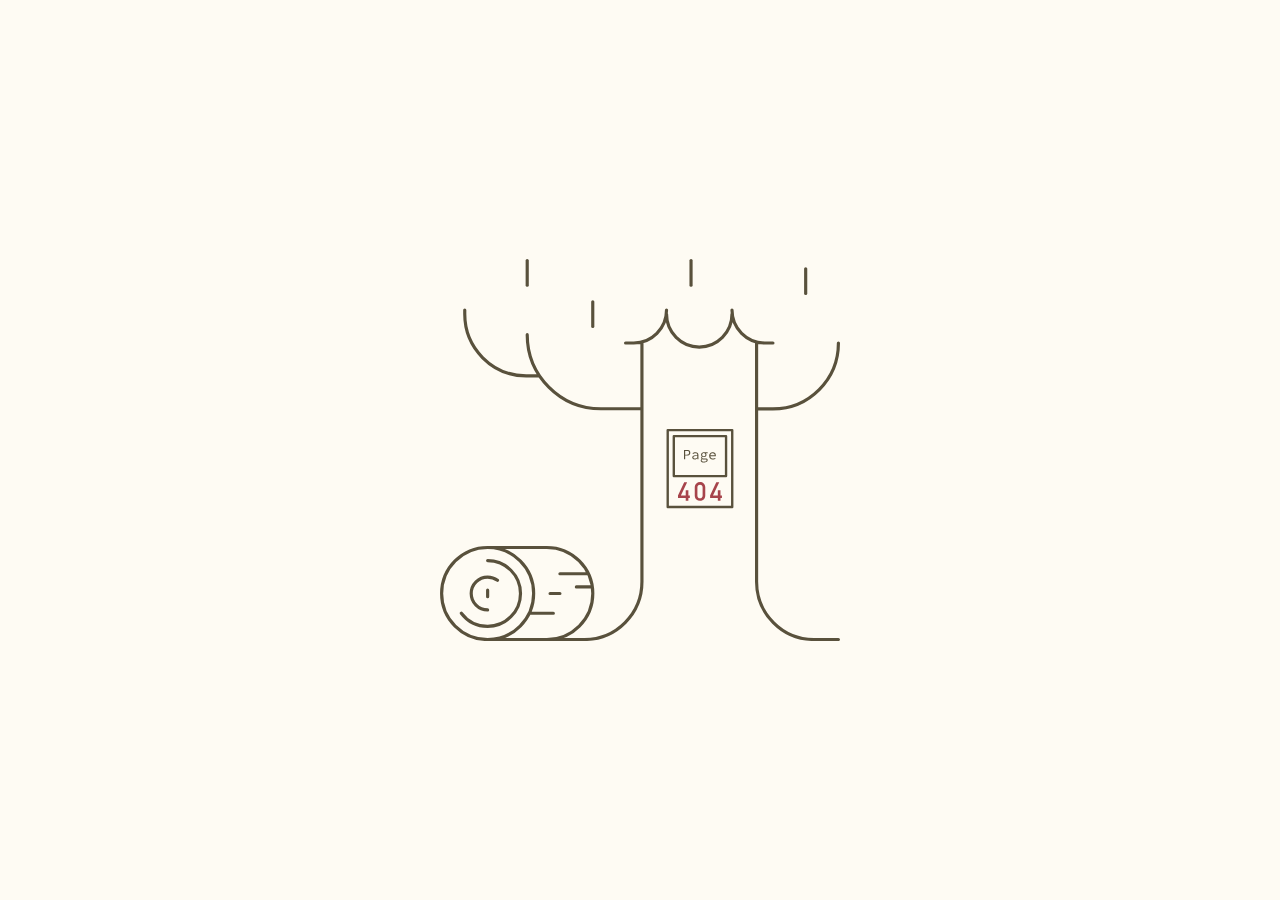
==== commit f6a9f13a: "Initial Commit" ====
--- a/index.html
+++ b/index.html
@@ -1,223 +1,19 @@
 <!DOCTYPE html>
-<html lang="en">
+<html lang="id">
   <head>
-    <meta charset="UTF-8" />
-    <meta name="viewport" content="width=device-width, initial-scale=1.0" />
-
-    <!-- --------- UNICONS ---------- -->
-    <link rel="stylesheet" href="https://unicons.iconscout.com/release/v4.0.8/css/line.css" />
-
-    <!-- --------- CSS ---------- -->
-    <link rel="stylesheet" href="src/style.css" />
-
-    <!-- --------- FAVICON ---------- -->
-    <link rel="shortcut icon" href="assets/images/favicon.png" type="image/x-icon" />
-
-    <title>Justikail | Personal Portfolio</title>
-    <meta name="og:description" content="Justikail Personal Portfolio"/>
+    <meta charset="utf-8" />
+    <meta name="viewport" content="width=device-width, initial-scale=1" />
+    <meta name="theme-color" content="#FFF" />
+    <meta name="description" content="Personal Portfolio Website - Created with React JS." />
+    <title>Justikail - Personal Portfolio</title>
+    <link rel="preconnect" href="https://fonts.googleapis.com" />
+    <link rel="preconnect" href="https://fonts.gstatic.com" crossorigin />
+    <link href="https://fonts.googleapis.com/css2?family=Playwrite+VN:wght@100..400&family=Rubik+Glitch+Pop&display=swap" rel="stylesheet" />
+    <script type="module" crossorigin src="/assets/index-Dg-wDLzq.js"></script>
+    <link rel="stylesheet" crossorigin href="/assets/index-2Bi0twTt.css">
   </head>
   <body>
-    <div class="container">
-      <!-- --------------- HEADER --------------- -->
-      <nav id="header">
-        <div class="nav-menu-btn">
-          <i class="uil uil-bars" onclick="myMenuFunction()"></i>
-          <a href="https://wa.me/6285871428510">+62 858-7142-8510</a>
-        </div>
-        <div class="nav-menu" id="myNavMenu">
-          <ul class="nav_menu_list">
-            <li class="nav_list">
-              <a href="#home" class="nav-link active-link">Home</a>
-              <div class="circle"></div>
-            </li>
-            <li class="nav_list">
-              <a href="#about" class="nav-link">About</a>
-              <div class="circle"></div>
-            </li>
-            <li class="nav_list">
-              <a href="#projects" class="nav-link">Projects</a>
-              <div class="circle"></div>
-            </li>
-          </ul>
-        </div>
-        <div class="nav-button">
-          <button class="btn-new" onclick="location.href='#projects'">New Project<i class="uil uil-star"></i></button>
-        </div>
-      </nav>
-
-      <!-- -------------- MAIN ---------------- -->
-      <main class="wrapper">
-        <!-- -------------- FEATURED BOX ---------------- -->
-        <section class="featured-box" id="home">
-          <div class="featured-text">
-            <div class="featured-text-card">
-              <span>HAIKAL SIREGAR</span>
-            </div>
-            <div class="featured-name">
-              <p>I'M <span class="typedText"></span></p>
-            </div>
-            <div class="featured-text-info">
-              <p>A Frontend Developer with a passion for creating visually stunning and user friendly websites.</p>
-            </div>
-            <div class="featured-text-btn">
-              <a href="https://drive.google.com/file/d/1f5PKnqLNpKU0oFj0ny1Wgh2rE7tQd1DE/view?usp=sharing" target="_blank" class="btn-dumb"><i class="uil uil-file-alt"></i> Download CV</a>
-              <a href="mailto:haikalsiregar0x1337@gmail.com" class="btn-dumb blue-btn"><i class="uil uil-at"></i> Email Me</a>
-            </div>
-            <div class="social_icons">
-              <div class="icon">
-                <a href="https://instagram.com/sir.ikail"><i class="uil uil-instagram"></i></a>
-              </div>
-              <div class="icon">
-                <a href="https://www.linkedin.com/in/sirhaikal/"><i class="uil uil-linkedin-alt"></i></a>
-              </div>
-              <div class="icon">
-                <a href="https://dribbble.com/"><i class="uil uil-dribbble"></i></a>
-              </div>
-              <div class="icon">
-                <a href="https://github.com/justikail"><i class="uil uil-github-alt"></i></a>
-              </div>
-            </div>
-          </div>
-          <div class="featured-image">
-            <div class="image">
-              <img src="src/img/profile.png" alt="avatar" />
-            </div>
-          </div>
-        </section>
-        <!-- -------------- ABOUT BOX ---------------- -->
-        <section class="section" id="about">
-          <div class="top-header">
-            <h1>About Me</h1>
-          </div>
-          <div class="row">
-            <div class="col">
-              <div class="about-info">
-                <h3>Introduction My Self</h3>
-                <p>I am well-versed in HTML, CSS, JavaScript, and Python. Additionally, I have experirence working with content management systems (CMS) like WordPress and Framework Like Laravel or CodeIgniter.</p>
-              </div>
-            </div>
-            <div class="col">
-              <div class="skills-box">
-                <div class="skills-header">
-                  <h3>Frontend</h3>
-                </div>
-                <div class="skills-list">
-                  <span>HTML</span>
-                  <span>CSS</span>
-                  <span>Bootstrap</span>
-                  <span>Tailwind</span>
-                  <span>JavaScript</span>
-                </div>
-              </div>
-              <div class="skills-box">
-                <div class="skills-header">
-                  <h3>Backend</h3>
-                </div>
-                <div class="skills-list">
-                  <span>PHP</span>
-                  <span>Python</span>
-                </div>
-              </div>
-              <div class="skills-box">
-                <div class="skills-header">
-                  <h3>Database</h3>
-                </div>
-                <div class="skills-list">
-                  <span>MySQL</span>
-                </div>
-              </div>
-            </div>
-          </div>
-        </section>
-
-        <!-- -------------- PROJECT BOX ---------------- -->
-        <section class="section" id="projects">
-          <div class="top-header">
-            <h1>Projects</h1>
-          </div>
-          <div class="project-container">
-            <div class="project-box">
-              <div class="project-image">
-                <img src="https://raw.githubusercontent.com/justikail/PhObfus/main/Preview%20-%201.png" alt="First Project" />
-              </div>
-              <div class="project-detail">
-                <h3>Title : <a href="https://justikail.000webhostapp.com/" target="_blank">PhObfus</a></h3>
-                <label>Description : Online PHP Code Obfuscator. Tools for encoding PHP scripts, with 4 options.</label>
-                <span>&copy 01-09-2023</span>
-              </div>
-            </div>
-            <div class="project-box">
-              <div class="project-image">
-                <img src="https://raw.githubusercontent.com/justikail/Chillyoo/main/img/preview.png" alt="Second Project" />
-              </div>
-              <div class="project-detail">
-                <h3>Title : <a href="https://justikail.github.io/Chillyoo/" target="_blank">ChillYoo</a></h3>
-                <label>Description : ChillYoo landing page. Landing page useful for promoting products from the 'ChillYoo' Stand with the main menu Pancong Lumer.</label>
-                <span>&copy 10-11-2023</span>
-              </div>
-            </div>
-            <div class="project-box">
-              <div class="project-image">
-                <img src="https://raw.githubusercontent.com/justikail/Pendataan-Pasien-Klinik-Sehat/main/demo/Demo%201.png" alt="Third Project" />
-              </div>
-              <div class="project-detail">
-                <h3>Title : <a href="https://github.com/justikail/Pendataan-Pasien-Klinik-Sehat" target="_blank">Pendataan Pasien Klinik</a></h3>
-                <label>Description : Pendataan Pasien Klinik Sehat. Useful tool to manage patients at the clinic based on CLI (Command Line Interface).</label>
-                <span>&copy 15-12-2023</span>
-              </div>
-            </div>
-            <div class="project-box">
-              <div class="project-image">
-                <img src="https://raw.githubusercontent.com/justikail/TiketKA_UIDesign/main/image/Desktop.png" alt="Fourth Project" />
-              </div>
-              <div class="project-detail">
-                <h3>Title : <a href="https://justikail.github.io/TiketKA_UIDesign/" target="_blank">FrontEnd TiketKA</a></h3>
-                <label>Description : FrontEnd Design TiketKA is a design for web TiketKA. TiketKA useful for purchasing train tickets.</label>
-                <span>&copy 07-01-2024</span>
-              </div>
-            </div>
-          </div>
-        </section>
-      </main>
-
-      <!-- --------------- FOOTER --------------- -->
-      <footer>
-        <div class="footer">
-          <p>Name:</p>
-          <p>Haikal Siregar</p>
-        </div>
-        <div class="footer">
-          <p>Telp:</p>
-          <p><a href="tel:+6285871428510">085871428510</a></p>
-        </div>
-        <div class="footer">
-          <p>Date of birth:</p>
-          <p>13-07-2004</p>
-        </div>
-        <div class="footer">
-          <p>From:</p>
-          <p>Jakarta</p>
-        </div>
-      </footer>
-
-      <div class="waves">
-        <svg xmlns="http://www.w3.org/2000/svg" viewBox="0 0 1440 320">
-          <path
-            fill="#00c9ff"
-            fill-opacity="1"
-            d="M0,64L48,80C96,96,192,128,288,138.7C384,149,480,139,576,144C672,149,768,171,864,165.3C960,160,1056,128,1152,117.3C1248,107,1344,117,1392,122.7L1440,128L1440,320L1392,320C1344,320,1248,320,1152,320C1056,320,960,320,864,320C768,320,672,320,576,320C480,320,384,320,288,320C192,320,96,320,48,320L0,320Z"
-          ></path>
-        </svg>
-      </div>
-    </div>
-
-    <!-- ----- TYPING JS Link ----- -->
-    <script src="https://unpkg.com/typed.js@2.0.16/dist/typed.umd.js"></script>
-
-    <!-- ----- SCROLL REVEAL JS Link----- -->
-    <script src="https://unpkg.com/scrollreveal"></script>
-
-    <!-- ----- MAIN JS ----- -->
-    <script src="src/main.js"></script>
+    <noscript>You need to enable JavaScript to run this app.</noscript>
+    <div id="root"></div>
   </body>
 </html>
--- a/assets/index-2Bi0twTt.css
+++ b/assets/index-2Bi0twTt.css
@@ -0,0 +1 @@
+@import"https://fonts.googleapis.com/css2?family=Poppins:wght@400;500;600;700;800;900&display=swap";@import"https://unicons.iconscout.com/release/v4.0.8/css/line.css";:root{--toastify-color-light: #fff;--toastify-color-dark: #121212;--toastify-color-info: #3498db;--toastify-color-success: #07bc0c;--toastify-color-warning: #f1c40f;--toastify-color-error: #e74c3c;--toastify-color-transparent: rgba(255, 255, 255, .7);--toastify-icon-color-info: var(--toastify-color-info);--toastify-icon-color-success: var(--toastify-color-success);--toastify-icon-color-warning: var(--toastify-color-warning);--toastify-icon-color-error: var(--toastify-color-error);--toastify-toast-width: 320px;--toastify-toast-offset: 16px;--toastify-toast-top: max(var(--toastify-toast-offset), env(safe-area-inset-top));--toastify-toast-right: max(var(--toastify-toast-offset), env(safe-area-inset-right));--toastify-toast-left: max(var(--toastify-toast-offset), env(safe-area-inset-left));--toastify-toast-bottom: max(var(--toastify-toast-offset), env(safe-area-inset-bottom));--toastify-toast-background: #fff;--toastify-toast-min-height: 64px;--toastify-toast-max-height: 800px;--toastify-toast-bd-radius: 6px;--toastify-font-family: sans-serif;--toastify-z-index: 9999;--toastify-text-color-light: #757575;--toastify-text-color-dark: #fff;--toastify-text-color-info: #fff;--toastify-text-color-success: #fff;--toastify-text-color-warning: #fff;--toastify-text-color-error: #fff;--toastify-spinner-color: #616161;--toastify-spinner-color-empty-area: #e0e0e0;--toastify-color-progress-light: linear-gradient( to right, #4cd964, #5ac8fa, #007aff, #34aadc, #5856d6, #ff2d55 );--toastify-color-progress-dark: #bb86fc;--toastify-color-progress-info: var(--toastify-color-info);--toastify-color-progress-success: var(--toastify-color-success);--toastify-color-progress-warning: var(--toastify-color-warning);--toastify-color-progress-error: var(--toastify-color-error);--toastify-color-progress-bgo: .2}.Toastify__toast-container{z-index:var(--toastify-z-index);-webkit-transform:translate3d(0,0,var(--toastify-z-index));position:fixed;padding:4px;width:var(--toastify-toast-width);box-sizing:border-box;color:#fff}.Toastify__toast-container--top-left{top:var(--toastify-toast-top);left:var(--toastify-toast-left)}.Toastify__toast-container--top-center{top:var(--toastify-toast-top);left:50%;transform:translate(-50%)}.Toastify__toast-container--top-right{top:var(--toastify-toast-top);right:var(--toastify-toast-right)}.Toastify__toast-container--bottom-left{bottom:var(--toastify-toast-bottom);left:var(--toastify-toast-left)}.Toastify__toast-container--bottom-center{bottom:var(--toastify-toast-bottom);left:50%;transform:translate(-50%)}.Toastify__toast-container--bottom-right{bottom:var(--toastify-toast-bottom);right:var(--toastify-toast-right)}@media only screen and (max-width : 480px){.Toastify__toast-container{width:100vw;padding:0;left:env(safe-area-inset-left);margin:0}.Toastify__toast-container--top-left,.Toastify__toast-container--top-center,.Toastify__toast-container--top-right{top:env(safe-area-inset-top);transform:translate(0)}.Toastify__toast-container--bottom-left,.Toastify__toast-container--bottom-center,.Toastify__toast-container--bottom-right{bottom:env(safe-area-inset-bottom);transform:translate(0)}.Toastify__toast-container--rtl{right:env(safe-area-inset-right);left:initial}}.Toastify__toast{--y: 0;position:relative;-ms-touch-action:none;touch-action:none;min-height:var(--toastify-toast-min-height);box-sizing:border-box;margin-bottom:1rem;padding:8px;border-radius:var(--toastify-toast-bd-radius);box-shadow:0 4px 12px #0000001a;display:-ms-flexbox;display:flex;-ms-flex-pack:justify;justify-content:space-between;max-height:var(--toastify-toast-max-height);font-family:var(--toastify-font-family);cursor:default;direction:ltr;z-index:0;overflow:hidden}.Toastify__toast--stacked{position:absolute;width:100%;transform:translate3d(0,var(--y),0) scale(var(--s));transition:transform .3s}.Toastify__toast--stacked[data-collapsed] .Toastify__toast-body,.Toastify__toast--stacked[data-collapsed] .Toastify__close-button{transition:opacity .1s}.Toastify__toast--stacked[data-collapsed=false]{overflow:visible}.Toastify__toast--stacked[data-collapsed=true]:not(:last-child)>*{opacity:0}.Toastify__toast--stacked:after{content:"";position:absolute;left:0;right:0;height:calc(var(--g) * 1px);bottom:100%}.Toastify__toast--stacked[data-pos=top]{top:0}.Toastify__toast--stacked[data-pos=bot]{bottom:0}.Toastify__toast--stacked[data-pos=bot].Toastify__toast--stacked:before{transform-origin:top}.Toastify__toast--stacked[data-pos=top].Toastify__toast--stacked:before{transform-origin:bottom}.Toastify__toast--stacked:before{content:"";position:absolute;left:0;right:0;bottom:0;height:100%;transform:scaleY(3);z-index:-1}.Toastify__toast--rtl{direction:rtl}.Toastify__toast--close-on-click{cursor:pointer}.Toastify__toast-body{margin:auto 0;-ms-flex:1 1 auto;flex:1 1 auto;padding:6px;display:-ms-flexbox;display:flex;-ms-flex-align:center;align-items:center}.Toastify__toast-body>div:last-child{word-break:break-word;-ms-flex:1;flex:1}.Toastify__toast-icon{-webkit-margin-end:10px;margin-inline-end:10px;width:20px;-ms-flex-negative:0;flex-shrink:0;display:-ms-flexbox;display:flex}.Toastify--animate{animation-fill-mode:both;animation-duration:.5s}.Toastify--animate-icon{animation-fill-mode:both;animation-duration:.3s}@media only screen and (max-width : 480px){.Toastify__toast{margin-bottom:0;border-radius:0}}.Toastify__toast-theme--dark{background:var(--toastify-color-dark);color:var(--toastify-text-color-dark)}.Toastify__toast-theme--light,.Toastify__toast-theme--colored.Toastify__toast--default{background:var(--toastify-color-light);color:var(--toastify-text-color-light)}.Toastify__toast-theme--colored.Toastify__toast--info{color:var(--toastify-text-color-info);background:var(--toastify-color-info)}.Toastify__toast-theme--colored.Toastify__toast--success{color:var(--toastify-text-color-success);background:var(--toastify-color-success)}.Toastify__toast-theme--colored.Toastify__toast--warning{color:var(--toastify-text-color-warning);background:var(--toastify-color-warning)}.Toastify__toast-theme--colored.Toastify__toast--error{color:var(--toastify-text-color-error);background:var(--toastify-color-error)}.Toastify__progress-bar-theme--light{background:var(--toastify-color-progress-light)}.Toastify__progress-bar-theme--dark{background:var(--toastify-color-progress-dark)}.Toastify__progress-bar--info{background:var(--toastify-color-progress-info)}.Toastify__progress-bar--success{background:var(--toastify-color-progress-success)}.Toastify__progress-bar--warning{background:var(--toastify-color-progress-warning)}.Toastify__progress-bar--error{background:var(--toastify-color-progress-error)}.Toastify__progress-bar-theme--colored.Toastify__progress-bar--info,.Toastify__progress-bar-theme--colored.Toastify__progress-bar--success,.Toastify__progress-bar-theme--colored.Toastify__progress-bar--warning,.Toastify__progress-bar-theme--colored.Toastify__progress-bar--error{background:var(--toastify-color-transparent)}.Toastify__close-button{color:#fff;background:transparent;outline:none;border:none;padding:0;cursor:pointer;opacity:.7;transition:.3s ease;-ms-flex-item-align:start;align-self:flex-start;z-index:1}.Toastify__close-button--light{color:#000;opacity:.3}.Toastify__close-button>svg{fill:currentColor;height:16px;width:14px}.Toastify__close-button:hover,.Toastify__close-button:focus{opacity:1}@keyframes Toastify__trackProgress{0%{transform:scaleX(1)}to{transform:scaleX(0)}}.Toastify__progress-bar{position:absolute;bottom:0;left:0;width:100%;height:100%;z-index:var(--toastify-z-index);opacity:.7;transform-origin:left;border-bottom-left-radius:var(--toastify-toast-bd-radius)}.Toastify__progress-bar--animated{animation:Toastify__trackProgress linear 1 forwards}.Toastify__progress-bar--controlled{transition:transform .2s}.Toastify__progress-bar--rtl{right:0;left:initial;transform-origin:right;border-bottom-left-radius:initial;border-bottom-right-radius:var(--toastify-toast-bd-radius)}.Toastify__progress-bar--wrp{position:absolute;bottom:0;left:0;width:100%;height:5px;border-bottom-left-radius:var(--toastify-toast-bd-radius)}.Toastify__progress-bar--wrp[data-hidden=true]{opacity:0}.Toastify__progress-bar--bg{opacity:var(--toastify-color-progress-bgo);width:100%;height:100%}.Toastify__spinner{width:20px;height:20px;box-sizing:border-box;border:2px solid;border-radius:100%;border-color:var(--toastify-spinner-color-empty-area);border-right-color:var(--toastify-spinner-color);animation:Toastify__spin .65s linear infinite}@keyframes Toastify__bounceInRight{0%,60%,75%,90%,to{animation-timing-function:cubic-bezier(.215,.61,.355,1)}0%{opacity:0;transform:translate3d(3000px,0,0)}60%{opacity:1;transform:translate3d(-25px,0,0)}75%{transform:translate3d(10px,0,0)}90%{transform:translate3d(-5px,0,0)}to{transform:none}}@keyframes Toastify__bounceOutRight{20%{opacity:1;transform:translate3d(-20px,var(--y),0)}to{opacity:0;transform:translate3d(2000px,var(--y),0)}}@keyframes Toastify__bounceInLeft{0%,60%,75%,90%,to{animation-timing-function:cubic-bezier(.215,.61,.355,1)}0%{opacity:0;transform:translate3d(-3000px,0,0)}60%{opacity:1;transform:translate3d(25px,0,0)}75%{transform:translate3d(-10px,0,0)}90%{transform:translate3d(5px,0,0)}to{transform:none}}@keyframes Toastify__bounceOutLeft{20%{opacity:1;transform:translate3d(20px,var(--y),0)}to{opacity:0;transform:translate3d(-2000px,var(--y),0)}}@keyframes Toastify__bounceInUp{0%,60%,75%,90%,to{animation-timing-function:cubic-bezier(.215,.61,.355,1)}0%{opacity:0;transform:translate3d(0,3000px,0)}60%{opacity:1;transform:translate3d(0,-20px,0)}75%{transform:translate3d(0,10px,0)}90%{transform:translate3d(0,-5px,0)}to{transform:translateZ(0)}}@keyframes Toastify__bounceOutUp{20%{transform:translate3d(0,calc(var(--y) - 10px),0)}40%,45%{opacity:1;transform:translate3d(0,calc(var(--y) + 20px),0)}to{opacity:0;transform:translate3d(0,-2000px,0)}}@keyframes Toastify__bounceInDown{0%,60%,75%,90%,to{animation-timing-function:cubic-bezier(.215,.61,.355,1)}0%{opacity:0;transform:translate3d(0,-3000px,0)}60%{opacity:1;transform:translate3d(0,25px,0)}75%{transform:translate3d(0,-10px,0)}90%{transform:translate3d(0,5px,0)}to{transform:none}}@keyframes Toastify__bounceOutDown{20%{transform:translate3d(0,calc(var(--y) - 10px),0)}40%,45%{opacity:1;transform:translate3d(0,calc(var(--y) + 20px),0)}to{opacity:0;transform:translate3d(0,2000px,0)}}.Toastify__bounce-enter--top-left,.Toastify__bounce-enter--bottom-left{animation-name:Toastify__bounceInLeft}.Toastify__bounce-enter--top-right,.Toastify__bounce-enter--bottom-right{animation-name:Toastify__bounceInRight}.Toastify__bounce-enter--top-center{animation-name:Toastify__bounceInDown}.Toastify__bounce-enter--bottom-center{animation-name:Toastify__bounceInUp}.Toastify__bounce-exit--top-left,.Toastify__bounce-exit--bottom-left{animation-name:Toastify__bounceOutLeft}.Toastify__bounce-exit--top-right,.Toastify__bounce-exit--bottom-right{animation-name:Toastify__bounceOutRight}.Toastify__bounce-exit--top-center{animation-name:Toastify__bounceOutUp}.Toastify__bounce-exit--bottom-center{animation-name:Toastify__bounceOutDown}@keyframes Toastify__zoomIn{0%{opacity:0;transform:scale3d(.3,.3,.3)}50%{opacity:1}}@keyframes Toastify__zoomOut{0%{opacity:1}50%{opacity:0;transform:translate3d(0,var(--y),0) scale3d(.3,.3,.3)}to{opacity:0}}.Toastify__zoom-enter{animation-name:Toastify__zoomIn}.Toastify__zoom-exit{animation-name:Toastify__zoomOut}@keyframes Toastify__flipIn{0%{transform:perspective(400px) rotateX(90deg);animation-timing-function:ease-in;opacity:0}40%{transform:perspective(400px) rotateX(-20deg);animation-timing-function:ease-in}60%{transform:perspective(400px) rotateX(10deg);opacity:1}80%{transform:perspective(400px) rotateX(-5deg)}to{transform:perspective(400px)}}@keyframes Toastify__flipOut{0%{transform:translate3d(0,var(--y),0) perspective(400px)}30%{transform:translate3d(0,var(--y),0) perspective(400px) rotateX(-20deg);opacity:1}to{transform:translate3d(0,var(--y),0) perspective(400px) rotateX(90deg);opacity:0}}.Toastify__flip-enter{animation-name:Toastify__flipIn}.Toastify__flip-exit{animation-name:Toastify__flipOut}@keyframes Toastify__slideInRight{0%{transform:translate3d(110%,0,0);visibility:visible}to{transform:translate3d(0,var(--y),0)}}@keyframes Toastify__slideInLeft{0%{transform:translate3d(-110%,0,0);visibility:visible}to{transform:translate3d(0,var(--y),0)}}@keyframes Toastify__slideInUp{0%{transform:translate3d(0,110%,0);visibility:visible}to{transform:translate3d(0,var(--y),0)}}@keyframes Toastify__slideInDown{0%{transform:translate3d(0,-110%,0);visibility:visible}to{transform:translate3d(0,var(--y),0)}}@keyframes Toastify__slideOutRight{0%{transform:translate3d(0,var(--y),0)}to{visibility:hidden;transform:translate3d(110%,var(--y),0)}}@keyframes Toastify__slideOutLeft{0%{transform:translate3d(0,var(--y),0)}to{visibility:hidden;transform:translate3d(-110%,var(--y),0)}}@keyframes Toastify__slideOutDown{0%{transform:translate3d(0,var(--y),0)}to{visibility:hidden;transform:translate3d(0,500px,0)}}@keyframes Toastify__slideOutUp{0%{transform:translate3d(0,var(--y),0)}to{visibility:hidden;transform:translate3d(0,-500px,0)}}.Toastify__slide-enter--top-left,.Toastify__slide-enter--bottom-left{animation-name:Toastify__slideInLeft}.Toastify__slide-enter--top-right,.Toastify__slide-enter--bottom-right{animation-name:Toastify__slideInRight}.Toastify__slide-enter--top-center{animation-name:Toastify__slideInDown}.Toastify__slide-enter--bottom-center{animation-name:Toastify__slideInUp}.Toastify__slide-exit--top-left,.Toastify__slide-exit--bottom-left{animation-name:Toastify__slideOutLeft;animation-timing-function:ease-in;animation-duration:.3s}.Toastify__slide-exit--top-right,.Toastify__slide-exit--bottom-right{animation-name:Toastify__slideOutRight;animation-timing-function:ease-in;animation-duration:.3s}.Toastify__slide-exit--top-center{animation-name:Toastify__slideOutUp;animation-timing-function:ease-in;animation-duration:.3s}.Toastify__slide-exit--bottom-center{animation-name:Toastify__slideOutDown;animation-timing-function:ease-in;animation-duration:.3s}@keyframes Toastify__spin{0%{transform:rotate(0)}to{transform:rotate(360deg)}}:root{--body-color: rgb(250, 250, 250);--color-white: rgb(255, 255, 255);--text-color-second: rgb(68, 68, 68);--text-color-third: rgb(30, 159, 171);--first-color: rgb(110, 87, 224);--first-color-hover: rgb(40, 91, 212);--second-color: rgb(0, 201, 255);--third-color: rgb(192, 166, 49);--first-shadow-color: rgba(0, 0, 0, .1)}*{margin:0;padding:0;box-sizing:border-box;font-family:Poppins,sans-serif}html{scroll-behavior:smooth}::-webkit-scrollbar{width:10px;border-radius:25px}::-webkit-scrollbar-track{background:#f1f1f1}::-webkit-scrollbar-thumb{background:#ccc;border-radius:30px;cursor:pointer}::-webkit-scrollbar-thumb:hover{background:#bbb}.btn{font-weight:500;padding:12px 20px;background:#efefef;border:none;border-radius:10px;cursor:pointer;transition:.4s}.btn>i{margin-left:10px}.btn:hover{background:var(--second-color);color:var(--color-white)}i{font-size:16px}body{background:#fefbf3}.container{width:100%;position:relative;overflow:hidden}.container-notfound{min-height:100vh;display:-ms-flexbox;display:-webkit-flex;display:flex;-webkit-flex-direction:row;-ms-flex-direction:row;flex-direction:row;-webkit-flex-wrap:nowrap;-ms-flex-wrap:nowrap;flex-wrap:nowrap;-webkit-justify-content:center;-ms-flex-pack:center;justify-content:center;-webkit-align-content:center;-ms-flex-line-pack:center;align-content:center;-webkit-align-items:center;-ms-flex-align:center;align-items:center}.page404{width:400px;height:auto}#tree{stroke:#59513c}#wood-stump{stroke:#59513c;-webkit-animation:wood-stump 3s infinite ease-in-out;-moz-animation:wood-stump 3s infinite ease-in-out;-o-animation:wood-stump 3s infinite ease-in-out;animation:wood-stump 3s infinite ease-in-out}@-webkit-keyframes wood-stump{0%{-webkit-transform:translate(100px)}50%{-webkit-transform:translate(50px)}to{-webkit-transform:translate(100px)}}@-moz-keyframes wood-stump{0%{-moz-transform:translate(100px)}50%{-moz-transform:translate(50px)}to{-moz-transform:translate(100px)}}@-o-keyframes wood-stump{0%{-o-transform:translate(100px)}50%{-o-transform:translate(50px)}to{-o-transform:translate(100px)}}@keyframes wood-stump{0%{-webkit-transform:translate(100px);-moz-transform:translate(100px);-ms-transform:translate(100px);transform:translate(100px)}50%{-webkit-transform:translate(0px);-moz-transform:translate(0px);-ms-transform:translate(0px);transform:translate(0)}to{-webkit-transform:translate(100px);-moz-transform:translate(100px);-ms-transform:translate(100px);transform:translate(100px)}}#leaf{stroke:#59513c;-webkit-animation:leaf 7s infinite ease-in-out;-moz-animation:leaf 7s infinite ease-in-out;-o-animation:leaf 7s infinite ease-in-out;animation:leaf 7s infinite ease-in-out}@-webkit-keyframes leaf{0%{-webkit-transform:translate(0,70px)}50%{-webkit-transform:translate(0,50px)}to{-webkit-transform:translate(0,70px)}}@-moz-keyframes leaf{0%{-moz-transform:translate(0,70px)}50%{-moz-transform:translate(0,50px)}to{-moz-transform:translate(0,70px)}}@-o-keyframes leaf{0%{-o-transform:translate(0,70px)}50%{-o-transform:translate(0,50px)}to{-o-transform:translate(0,70px)}}@keyframes leaf{0%{-webkit-transform:translate(0,70px);-moz-transform:translate(0,70px);-ms-transform:translate(0,70px);transform:translateY(70px)}50%{-webkit-transform:translate(0px);-moz-transform:translate(0px);-ms-transform:translate(0px);transform:translate(0)}to{-webkit-transform:translate(0,70px);-moz-transform:translate(0,70px);-ms-transform:translate(0,70px);transform:translateY(70px)}}#border{stroke:#59513c}#Page{fill:#59513c}#notFound{fill:#a7444b}nav{position:fixed;display:flex;justify-content:space-between;width:100%;height:90px;line-height:90px;background-color:#fefbf3;padding-inline:9vw;transition:.3s;z-index:100}.nav-menu.responsive{left:0}.nav-menu{position:fixed;top:80px;left:-100%;flex-direction:column;justify-content:center;align-items:center;background:#ffffffb3;-webkit-backdrop-filter:blur(20px);backdrop-filter:blur(20px);width:100%;min-height:450px;height:90vh;transition:.3s}.nav_menu_list{display:flex;padding:2rem 0;justify-content:center;align-items:center;flex-direction:column}.nav-menu .nav_list{list-style:none;position:relative}.nav-link{text-decoration:none;color:var(--text-color-second);font-weight:500;padding-inline:15px;margin-inline:20px}.nav-menu-btn{display:flex;justify-content:center;align-items:center}.nav-menu-btn i{font-size:28px;cursor:pointer}.nav-menu-btn a{color:var(--text-color-second);text-decoration:none;margin-left:10px}.nav-menu-btn a:hover{text-decoration:underline}.active-link{position:relative;color:var(--first-color);transition:.3}.active-link:after{content:"";position:absolute;left:50%;bottom:-15px;transform:translate(-50%,-50%);width:5px;height:5px;background:var(--first-color);border-radius:50%}.btn-new{font-weight:500;padding:12px 20px;background:#efefef;border:none;border-radius:10px;cursor:pointer;transition:.4s;position:relative;text-decoration:none;color:#101010;font-size:13px}.btn-new>i{margin-left:10px}.btn-new:before{content:"";position:absolute;top:-5px;left:-5px;width:17px;height:17px;background:var(--first-color);border-radius:50%;animation:ping 1s cubic-bezier(0,0,.2,1) infinite}.btn-new:after{content:"";position:absolute;top:-5px;left:-5px;width:17px;height:17px;background:var(--first-color);border-radius:50%}.btn-new:hover{background:var(--second-color);color:var(--color-white)}@keyframes ping{75%,to{transform:scale(2);opacity:0}}.wrapper{padding-inline:10vw}.featured-box{position:relative;display:flex;height:100vh;min-height:700px}.featured-text{position:relative;display:flex;justify-content:center;align-content:center;min-height:80vh;flex-direction:column;width:50%;padding-left:20px}.featured-text-card span{position:relative;display:inline-block;background:var(--third-color);color:var(--color-white);padding:10px 30px;font-size:14px;border-radius:5px}.featured-text-card span:before{content:"";position:absolute;top:0;left:10px;width:0;height:0;border-top:5px solid black;border-bottom:20px solid transparent;border-right:0 solid transparent;border-left:10px solid black}.featured-text-card span:after{content:"";position:absolute;top:0;left:15px;width:0;height:0;border-top:5px solid black;border-bottom:20px solid transparent;border-right:10px solid black;border-left:0 solid transparent}.featured-name{font-size:50px;font-weight:600;color:var(--text-color-second);margin-block:20px}.typedText{text-transform:capitalize;color:var(--text-color-third)}.featured-text-info{font-size:15px;margin-bottom:30px;color:var(--text-color-second)}.featured-text-btn{display:flex;gap:20px}.btn-dumb{font-weight:500;padding:12px 20px;background:#efefef;border:none;border-radius:10px;cursor:pointer;transition:.4s;text-decoration:none;color:#101010}.btn-dumb>i{margin-right:10px}.btn-dumb:hover{background:var(--second-color);color:var(--color-white)}.featured-text-btn>.blue-btn{background:var(--first-color);color:var(--color-white)}.featured-text-btn>.blue-btn:hover{background:var(--first-color-hover)}.social_icons{display:flex;margin-top:2rem;gap:30px}.icon{display:flex;justify-content:center;align-items:center;width:40px;height:40px;border-radius:50%;box-shadow:0 2px 5px #00000040;cursor:pointer}.icon a{color:#101010}.icon:nth-child(1) a:hover{color:#e4405f}.icon:nth-child(2) a:hover{color:#0a66c2}.icon:nth-child(3) a:hover{color:#ea4c89}.icon:nth-child(4) a:hover{color:#0d74e7}.icon a{transition:.3s}.icon a:hover{transform:scale(1.3)}.featured-image{display:flex;justify-content:right;align-content:center;min-height:80vh;width:50%}.image{margin:auto 0;width:400px;height:400px;border-radius:50%;overflow:hidden;color:var(--color-white);box-shadow:0 2px 5px #00000040;display:flex;justify-content:center;align-items:center}.image img{width:93%;height:93%;border-radius:90%;object-fit:cover}.section{padding-block:5em}.row{display:flex;justify-content:space-between;width:100%;gap:50px}.col{display:flex;width:50%}.top-header{text-align:center;margin-bottom:5em}.top-header h1{font-weight:600;color:var(--text-color-second);margin-bottom:10px}.top-header span{color:#999}h3{font-size:20px;font-weight:600;color:var(--text-color-second);margin-bottom:15px}.about-info{position:relative;display:flex;align-items:center;flex-direction:column;padding-block:30px 70px;padding-inline:20px;width:100%;background:var(--color-white);box-shadow:1px 8px 10px 2px var(--first-shadow-color);border-radius:20px}.about-info p{text-align:center;font-size:15px;color:#777}.skills-box{margin:10px}.skills-header{margin-bottom:30px}.skills-list{display:flex;flex-wrap:wrap;gap:5px}.skills-list span{font-size:14px;background:var(--first-color);color:var(--color-white);padding:2px 10px;border-radius:5px}.project-container{display:flex;width:100%;justify-content:space-between;gap:20px;flex-wrap:wrap;padding:0 0 5rem}.project-box{position:relative;display:flex;justify-content:center;align-items:center;flex-direction:column;width:30%;height:450px;background:var(--color-white);border-radius:20px;box-shadow:1px 8px 10px 2px var(--first-shadow-color);overflow:hidden}.project-image{display:flex;justify-content:center;align-items:center;height:250px;width:100%}.project-image img{height:100%;width:100%;padding:10px;object-fit:cover;border-radius:20px 20px 0 0}.project-detail{margin:8px 0;background-color:var(--first-color);height:200px;width:95%;display:flex;flex-direction:column;justify-content:start;align-items:start;border-radius:0 0 16px 16px;color:var(--color-white)}.project-detail h3{color:var(--color-white);margin:10px 10px 5px}.project-detail h3 a{text-decoration:none;color:var(--color-white)}.project-detail h3 a:hover{text-decoration:underline}.project-detail label{font-weight:300;font-size:small;margin:0 10px}.project-bottom{display:flex;width:100%;justify-content:space-between;position:absolute;font-size:xx-small;font-weight:300;bottom:15px}.project-bottom span:nth-child(1){padding-left:10px}.project-bottom span:nth-child(2){padding-right:25px}.load-more{text-align:center;text-decoration:none;color:#101010}.load-more a{background-color:#eee;padding:6px 10px;border-radius:5px;transition:.3s border ease-in-out;font-size:14px}.load-more a:hover{border:1px solid gray}footer{display:flex;justify-content:center;width:100%;padding-block:3rem}.login-container{position:absolute;top:50%;left:50%;transform:translate(-50%,-50%);width:300px;max-width:400px;margin:0 auto;padding:20px;background-color:#f9f9f9;border-radius:10px;box-shadow:0 0 10px #0000001a}.form-group{position:relative;margin-bottom:15px}.form-group i{position:absolute;right:10px;top:70%;transform:translateY(-50%);cursor:pointer}.label-login{display:block;margin-bottom:5px;font-size:14px}.label-login:after{content:"*";color:red}.input-login{width:100%;padding:8px;box-sizing:border-box;border:1px solid #ccc;border-radius:5px;border-color:#6e57e0;transition:border-color .3s ease;outline:none}.input-login:focus{border-color:#285bd4}.error{color:red;margin-block:10px;font-size:12px}.btn-login{width:100%;padding:10px;background-color:#285bd4;color:#fff;border:none;border-radius:5px;cursor:pointer;font-size:16px;transition:background-color .3s ease-in-out}.btn-login:hover{background-color:#6e57e0}.dashboard-container{background:linear-gradient(135deg,#101010,#434343);height:100%;padding:5px}.table-wrapper{overflow-x:auto}table{width:100%;border-collapse:collapse}th,td{padding:8px 12px;text-align:left;font-size:13px;border-bottom:1px solid #ddd}td{border-bottom:none!important}tr{border-bottom:1px solid #ddd}.modal{position:absolute;top:50%;left:50%;right:auto;bottom:auto;transform:translate(-50%,-50%);background:#fff;padding:20px;border-radius:4px;max-width:500px;width:100%}.overlay{position:fixed;top:0;left:0;right:0;bottom:0;background-color:#000000bf}.form-group{margin-bottom:15px}.modal form h2{font-size:18px;margin-bottom:5px;border-bottom:1px solid gray;padding-bottom:5px}.modal form h2:after{content:"*";color:red}.btn-submit{margin-right:10px;padding:5px 8px;outline:none;border:1px solid transparent;border-radius:4px;transition:.3s all ease-in-out;cursor:pointer}.btn-submit:hover{border:1px solid #101010}.modal-wrapper{display:flex;flex-direction:column;gap:8px}.modal-wrapper:nth-child(2){margin-top:8px;margin-bottom:8px}.modal-wrapper label{font-size:12px}.modal-wrapper input,.modal-wrapper textarea{padding:8px;border:1px solid #101010;outline:none;font-size:13px}textarea{resize:none}.modal-wrapper-radio{display:flex;font-size:12px;text-transform:lowercase;gap:10px}@media only screen and (max-width: 1024px){.featured-text{padding:0}.image,.image img{width:320px;height:320px}.dashboard-container{height:100vh}}@media only screen and (max-width: 900px){.nav-button{display:none}.nav-menu.responsive{left:0}.nav-menu{position:fixed;top:80px;left:-100%;flex-direction:column;justify-content:center;align-items:center;background:#ffffffb3;-webkit-backdrop-filter:blur(20px);backdrop-filter:blur(20px);width:100%;min-height:450px;height:90vh;transition:.3s}.nav_menu_list{flex-direction:column}.nav-menu-btn{display:flex;align-items:center;justify-content:center}.top-header:nth-child(1),.top-header:nth-child(2){padding:5rem 0 0}.featured-box{flex-direction:column;justify-content:center;height:100vh}.featured-text{width:100%;order:2;justify-content:center;align-content:flex-start;min-height:60vh}.social_icons{margin-top:2em}.featured-image{order:1;justify-content:center;min-height:150px;width:100%;margin:13rem 0 10rem}.image{margin:0 auto;width:250px;height:250px;border-radius:50%;overflow:hidden;color:var(--color-white);box-shadow:0 2px 5px #00000040;display:flex;justify-content:center;align-items:center}.image img{width:93%;height:93%;border-radius:90%;object-fit:cover}.row{display:flex;flex-direction:column;justify-content:center;gap:50px}.col{display:flex;justify-content:center;width:100%}.about-info,.contact-info{width:100%}.project-container{justify-content:center}.project-box{width:80%}.dashboard-container{height:100vh}}@media only screen and (max-width: 540px){.featured-name{font-size:40px}.project-box{width:100%}.form-inputs{flex-direction:column}.input-field{width:100%}th,td{font-size:12px;padding:6px 8px}.dashboard-container{height:100vh}}@media only screen and (max-width: 340px){.featured-text-card,.top-header h1{margin-top:150px}.col{flex-wrap:wrap;justify-content:flex-start}footer{padding:4rem 8%;height:auto}.dashboard-container{height:100%}}
